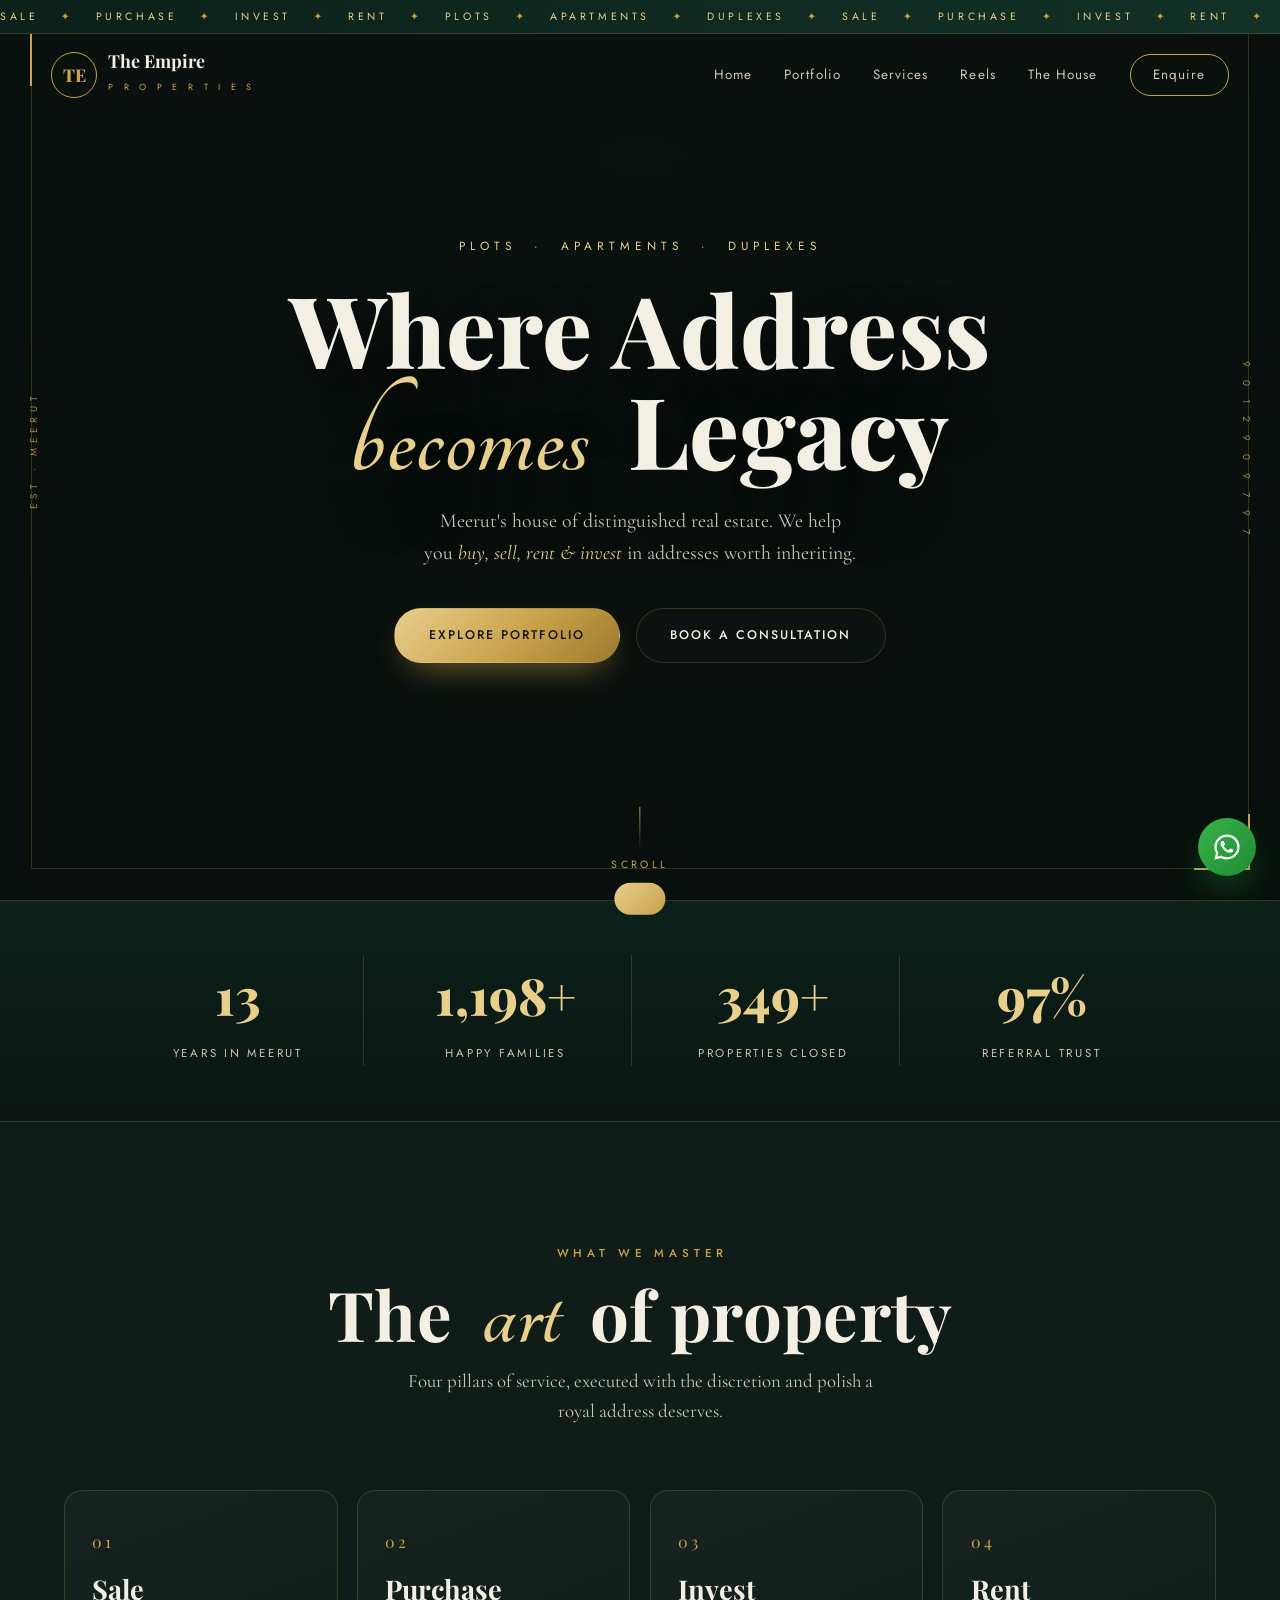
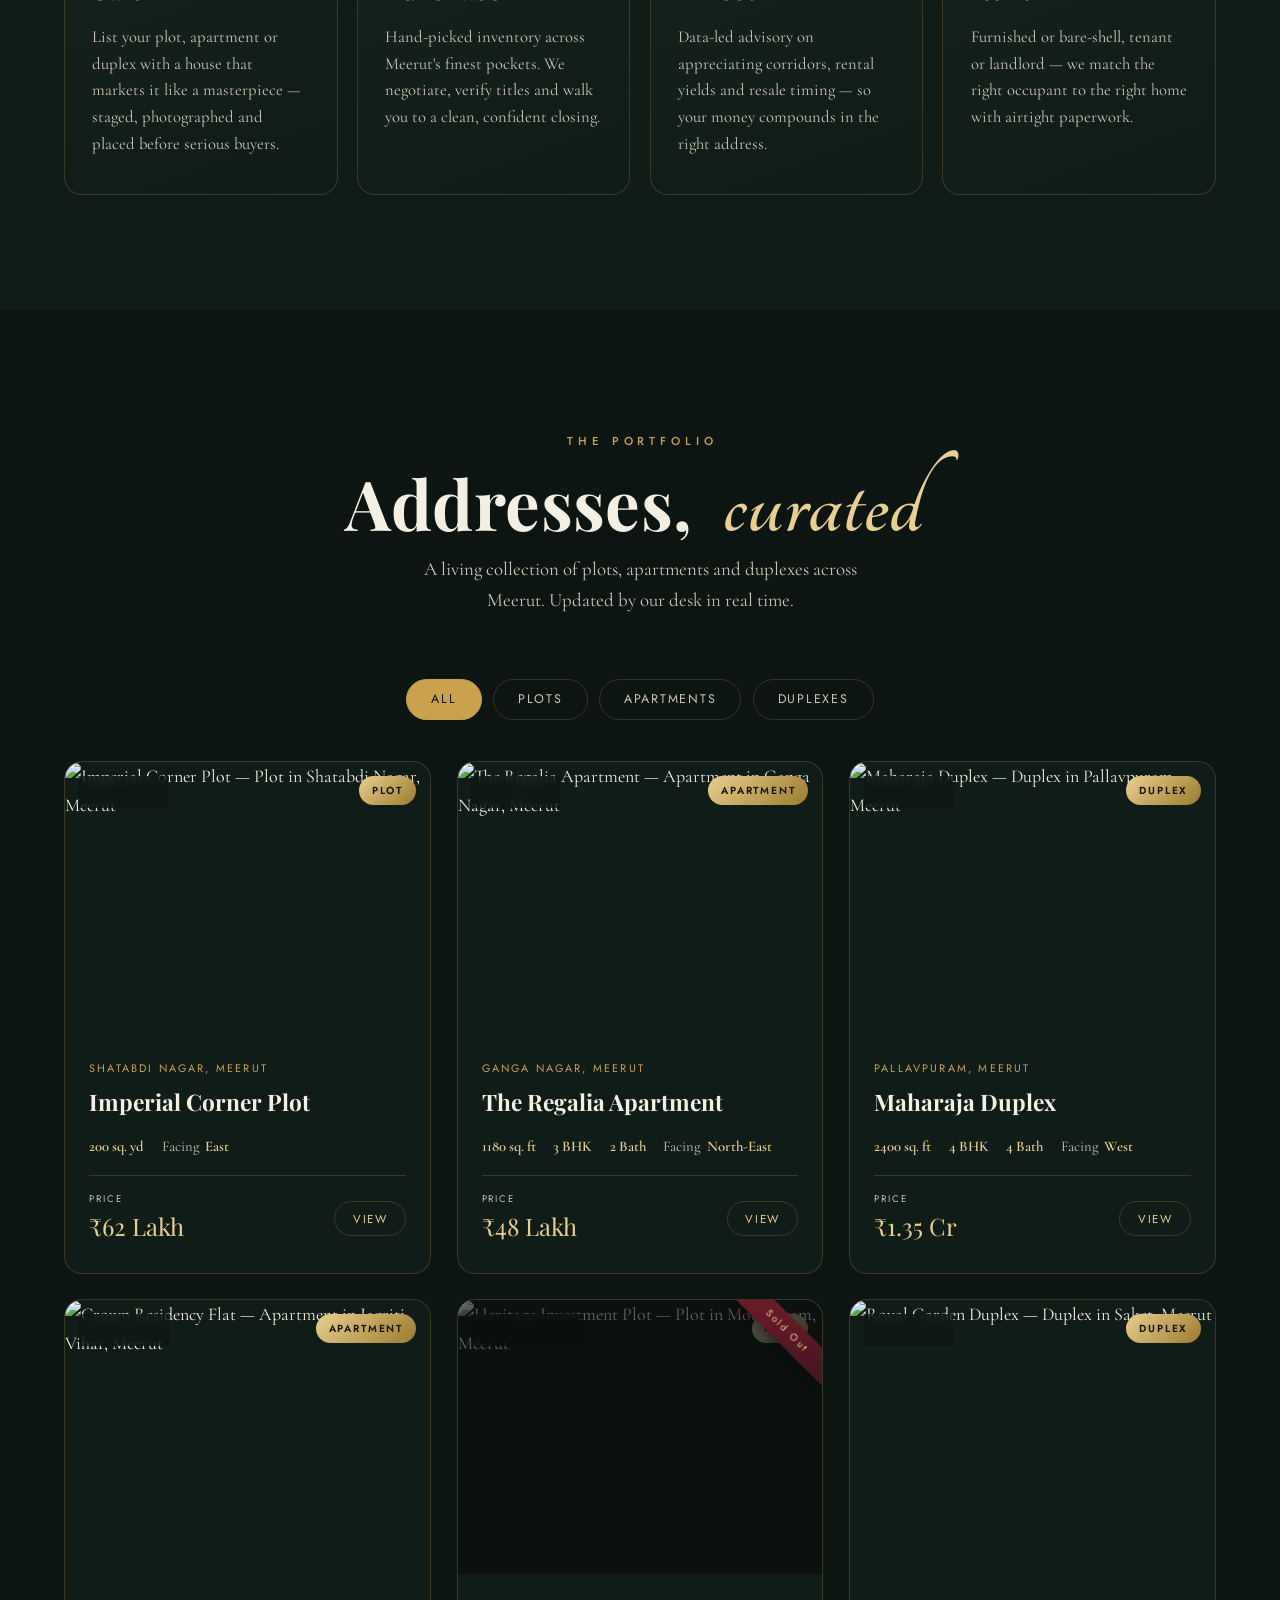
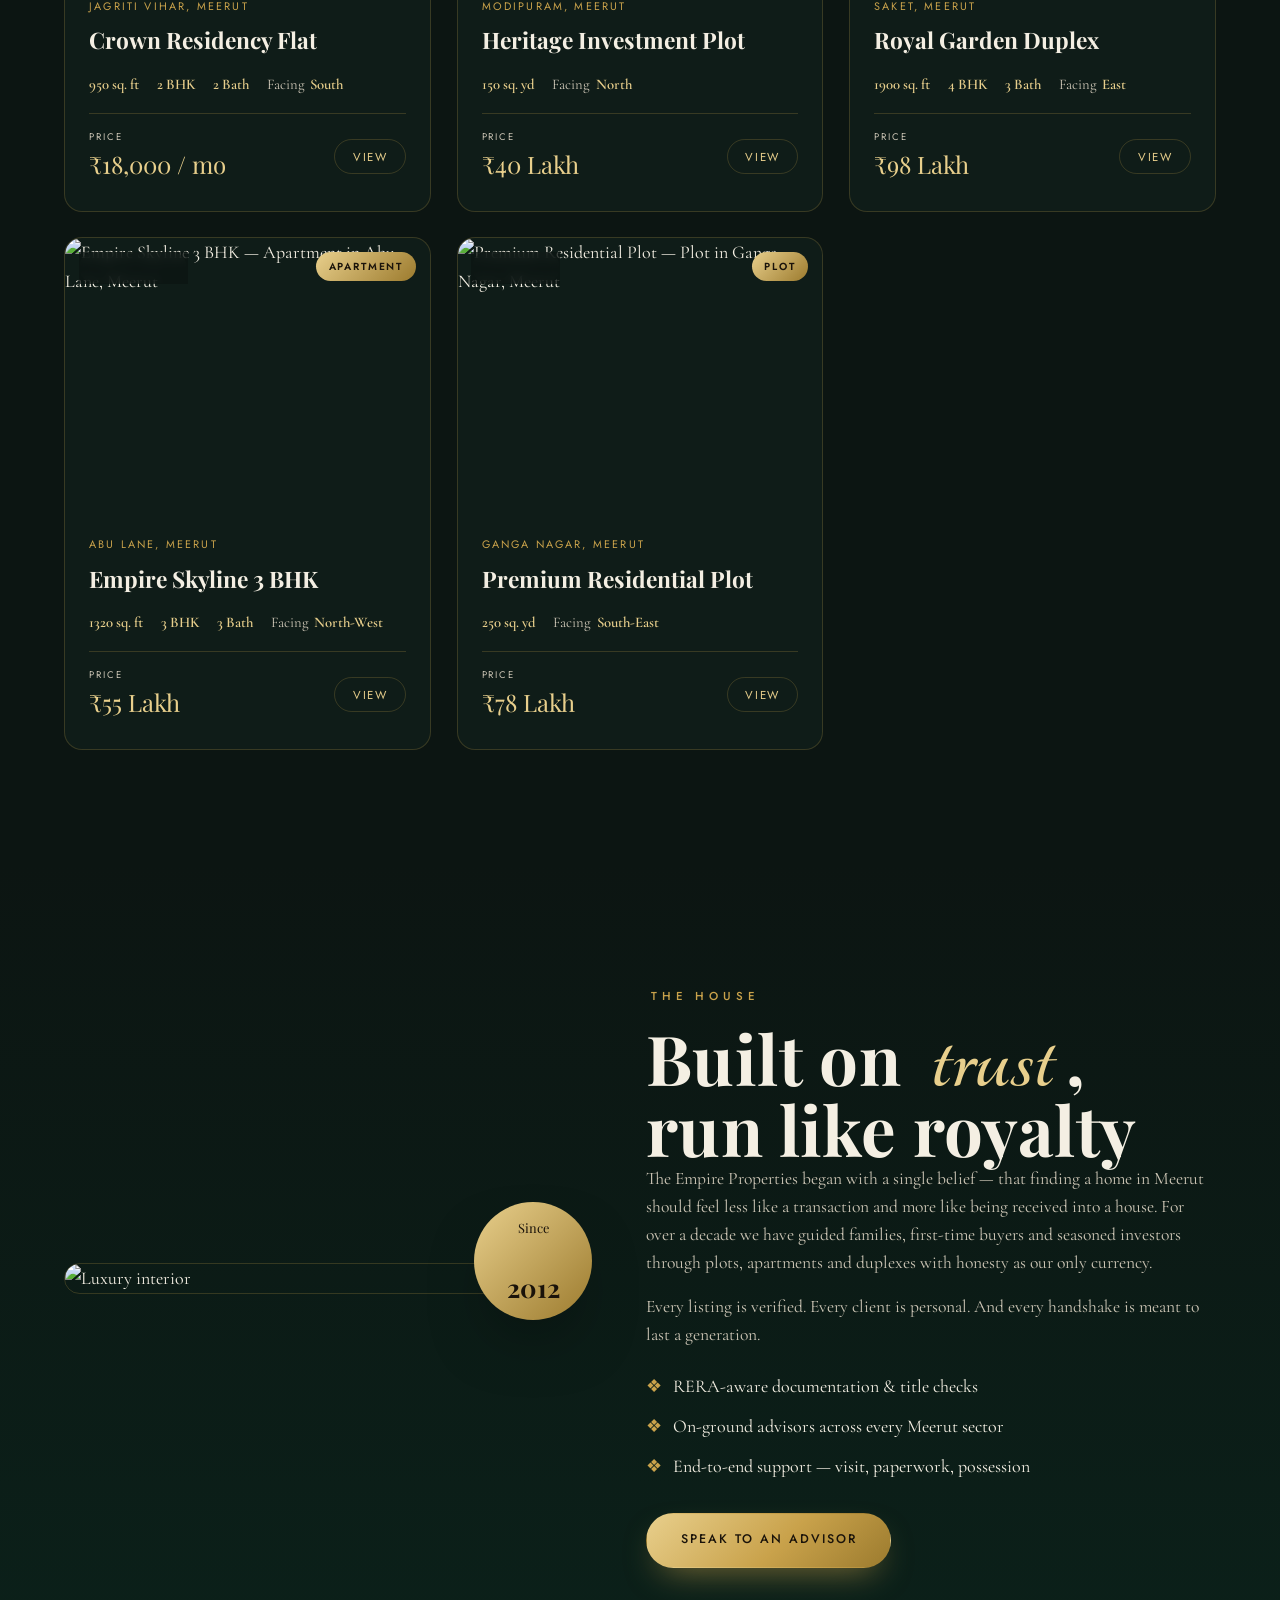
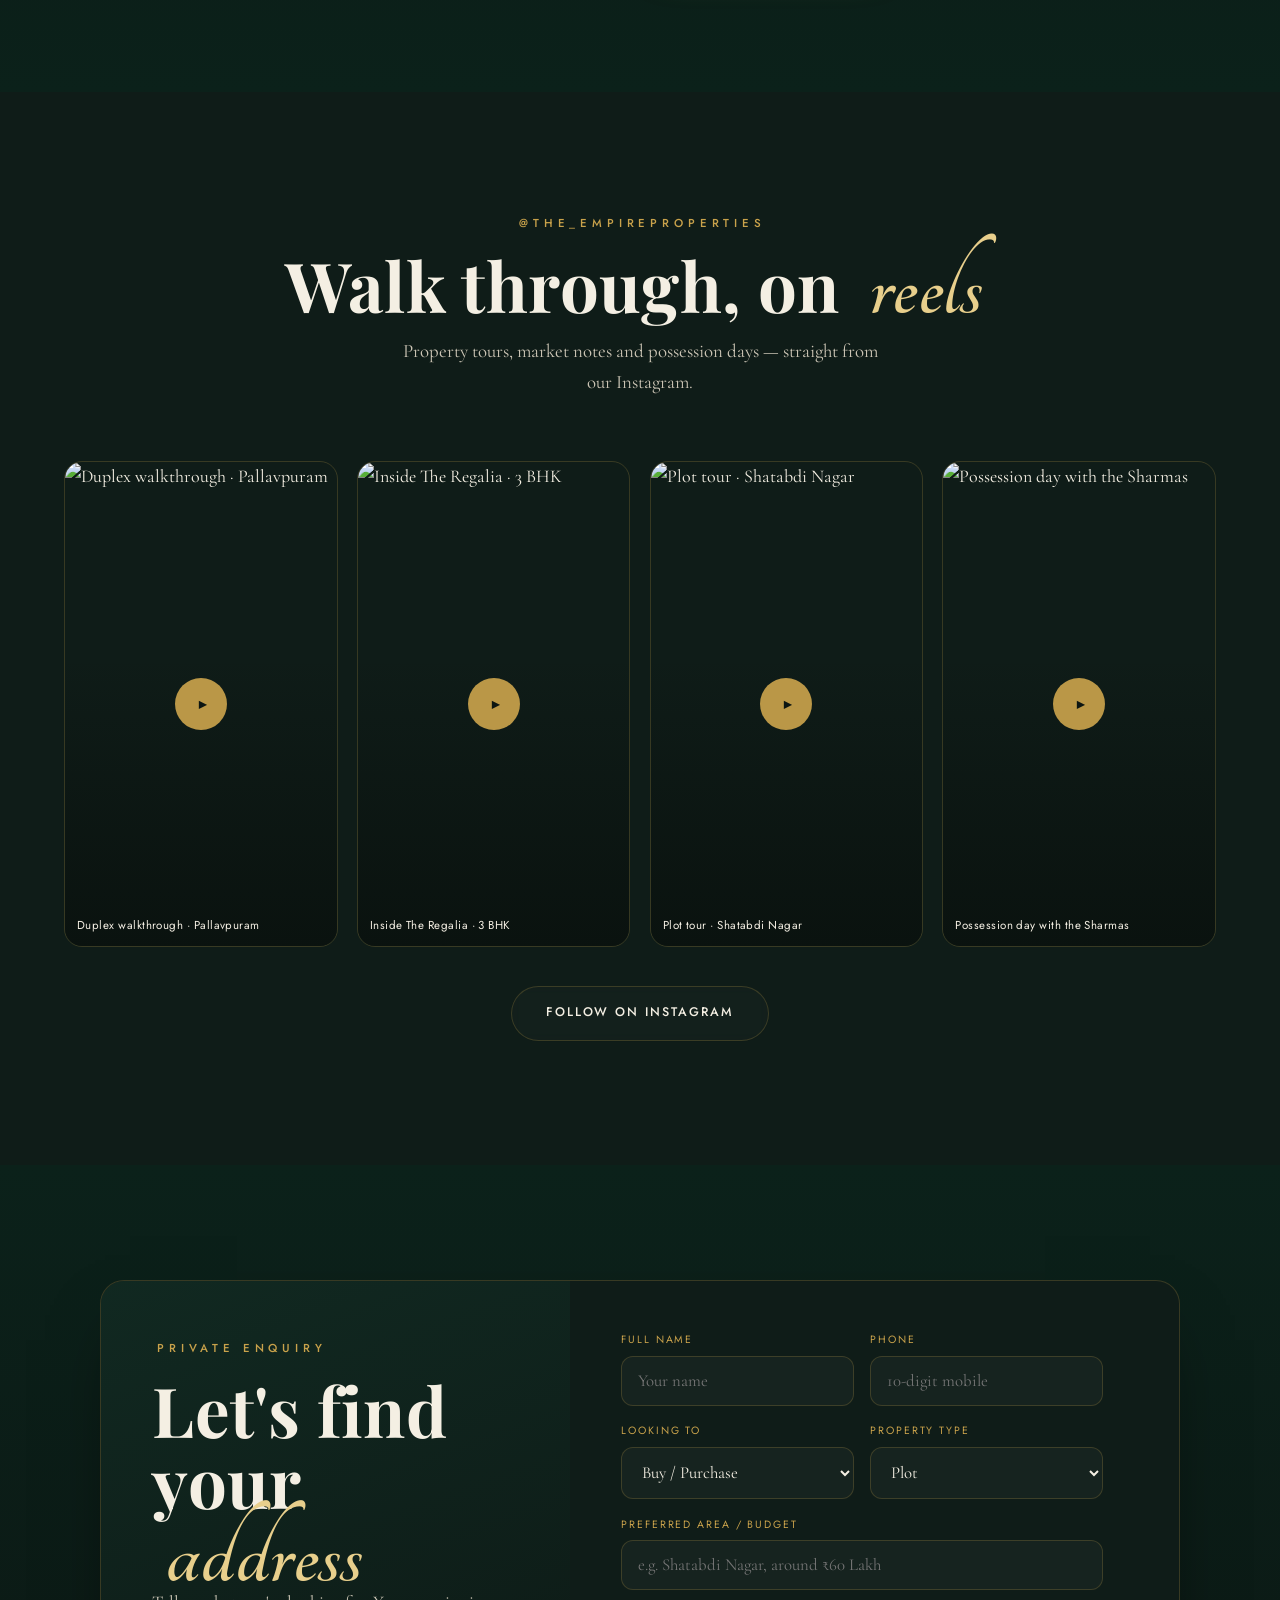
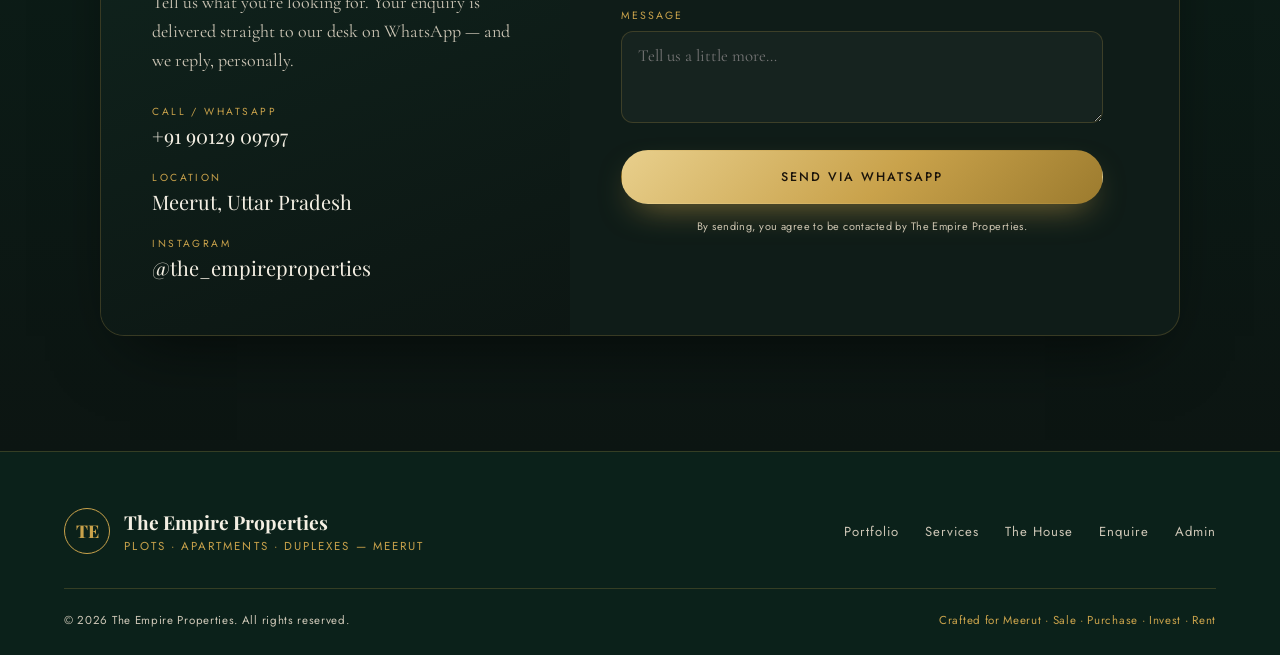
==== index.html @ 598a24c1 "Initial commit: The Empire Properties — royal real estate website Lavish, mobile-responsive real est" ====
<!DOCTYPE html>
<html lang="en">
<head>
  <meta charset="UTF-8" />
  <meta name="viewport" content="width=device-width, initial-scale=1.0" />
  <meta name="theme-color" content="#0c1512" />

  <!-- ============ PRIMARY SEO ============ -->
  <title>The Empire Properties Meerut | Plots, Apartments & Duplexes for Sale, Rent & Investment</title>
  <meta name="description" content="The Empire Properties — Meerut's trusted name in real estate. Buy, sell, rent or invest in premium plots, apartments and duplexes. Talk to our advisors today on WhatsApp." />
  <meta name="keywords" content="real estate Meerut, plots in Meerut, apartments in Meerut, duplex in Meerut, property for sale Meerut, property for rent Meerut, real estate investment Meerut, The Empire Properties, buy plot Meerut, flats Meerut, Shatabdi Nagar, Modipuram, Pallavpuram property" />
  <meta name="author" content="The Empire Properties" />
  <meta name="robots" content="index, follow, max-image-preview:large" />
  <link rel="canonical" href="https://theempireproperties.in/" />

  <!-- ============ OPEN GRAPH / SOCIAL ============ -->
  <meta property="og:type" content="website" />
  <meta property="og:site_name" content="The Empire Properties" />
  <meta property="og:title" content="The Empire Properties Meerut | Plots, Apartments & Duplexes" />
  <meta property="og:description" content="Meerut's most trusted real estate house. Sale · Purchase · Invest · Rent. Premium plots, apartments and duplexes." />
  <meta property="og:url" content="https://theempireproperties.in/" />
  <meta property="og:image" content="https://images.unsplash.com/photo-1600596542815-ffad4c1539a9?auto=format&fit=crop&w=1200&q=80" />
  <meta property="og:locale" content="en_IN" />
  <meta name="twitter:card" content="summary_large_image" />
  <meta name="twitter:title" content="The Empire Properties Meerut" />
  <meta name="twitter:description" content="Plots · Apartments · Duplexes — Sale, Purchase, Invest & Rent in Meerut." />
  <meta name="twitter:image" content="https://images.unsplash.com/photo-1600596542815-ffad4c1539a9?auto=format&fit=crop&w=1200&q=80" />

  <meta name="geo.region" content="IN-UP" />
  <meta name="geo.placename" content="Meerut" />

  <!-- ============ FONTS ============ -->
  <link rel="preconnect" href="https://fonts.googleapis.com" />
  <link rel="preconnect" href="https://fonts.gstatic.com" crossorigin />
  <link href="https://fonts.googleapis.com/css2?family=Cormorant+Garamond:ital,wght@0,400;0,500;0,600;1,400&family=Playfair+Display:wght@500;600;700;800;900&family=Tangerine:wght@400;700&family=Jost:wght@300;400;500;600&display=swap" rel="stylesheet" />

  <link rel="stylesheet" href="css/styles.css" />

  <!-- ============ STRUCTURED DATA (JSON-LD) ============ -->
  <script type="application/ld+json">
  {
    "@context": "https://schema.org",
    "@type": "RealEstateAgent",
    "name": "The Empire Properties",
    "description": "Premium real estate consultancy in Meerut dealing in plots, apartments and duplexes for sale, purchase, rent and investment.",
    "url": "https://theempireproperties.in/",
    "telephone": "+91-9012909797",
    "areaServed": "Meerut, Uttar Pradesh, India",
    "priceRange": "₹₹₹",
    "address": {
      "@type": "PostalAddress",
      "addressLocality": "Meerut",
      "addressRegion": "Uttar Pradesh",
      "addressCountry": "IN"
    },
    "sameAs": [
      "https://instagram.com/the_empireproperties",
      "https://wa.me/919012909797"
    ]
  }
  </script>

  <!-- ============ ANALYTICS / TRACKING (replace placeholder IDs) ============ -->
  <!-- Google Analytics 4 -->
  <script async src="https://www.googletagmanager.com/gtag/js?id=G-XXXXXXXXXX"></script>
  <script>
    window.dataLayer = window.dataLayer || [];
    function gtag(){dataLayer.push(arguments);}
    gtag('js', new Date());
    gtag('config', 'G-XXXXXXXXXX', { anonymize_ip: true });
    // Custom event helper used across the site
    window.trackEvent = function (name, params) {
      try { gtag('event', name, params || {}); } catch (e) {}
      try { if (window.fbq) fbq('trackCustom', name, params || {}); } catch (e) {}
      console.log('[track]', name, params || {});
    };
  </script>
  <!-- Meta Pixel -->
  <script>
    !function(f,b,e,v,n,t,s){if(f.fbq)return;n=f.fbq=function(){n.callMethod?
    n.callMethod.apply(n,arguments):n.queue.push(arguments)};if(!f._fbq)f._fbq=n;
    n.push=n;n.loaded=!0;n.version='2.0';n.queue=[];t=b.createElement(e);t.async=!0;
    t.src=v;s=b.getElementsByTagName(e)[0];s.parentNode.insertBefore(t,s)}(window,
    document,'script','https://connect.facebook.net/en_US/fbevents.js');
    fbq('init', 'YOUR_PIXEL_ID');
    fbq('track', 'PageView');
  </script>
</head>

<body>
  <!-- ====================== PRELOADER ====================== -->
  <div class="preloader" id="preloader">
    <div class="preloader__mark">
      <span class="preloader__mono">TE</span>
      <span class="preloader__name">The Empire</span>
    </div>
  </div>

  <!-- ====================== TOP MARQUEE ====================== -->
  <div class="ticker" aria-hidden="true">
    <div class="ticker__track">
      <span>Sale</span><i>✦</i><span>Purchase</span><i>✦</i><span>Invest</span><i>✦</i><span>Rent</span><i>✦</i>
      <span>Plots</span><i>✦</i><span>Apartments</span><i>✦</i><span>Duplexes</span><i>✦</i>
      <span>Sale</span><i>✦</i><span>Purchase</span><i>✦</i><span>Invest</span><i>✦</i><span>Rent</span><i>✦</i>
      <span>Plots</span><i>✦</i><span>Apartments</span><i>✦</i><span>Duplexes</span><i>✦</i>
    </div>
  </div>

  <!-- ====================== NAVBAR ====================== -->
  <header class="nav" id="nav">
    <a href="#home" class="brand" aria-label="The Empire Properties home">
      <span class="brand__mono">TE</span>
      <span class="brand__txt">
        <strong>The Empire</strong>
        <small>P R O P E R T I E S</small>
      </span>
    </a>

    <nav class="nav__links" id="navLinks">
      <a href="#home">Home</a>
      <a href="#properties">Portfolio</a>
      <a href="#services">Services</a>
      <a href="#reels">Reels</a>
      <a href="#about">The House</a>
      <a href="#enquiry" class="nav__cta">Enquire</a>
    </nav>

    <button class="nav__burger" id="burger" aria-label="Open menu">
      <span></span><span></span><span></span>
    </button>
  </header>

  <!-- ====================== HERO (VIDEO BG) ====================== -->
  <section class="hero" id="home">
    <div class="hero__media">
      <video class="hero__video" autoplay muted loop playsinline
        poster="https://images.unsplash.com/photo-1600585154340-be6161a56a0c?auto=format&fit=crop&w=1600&q=80">
        <source src="https://assets.mixkit.co/videos/preview/mixkit-modern-house-with-a-pool-and-a-garden-44637-large.mp4" type="video/mp4" />
      </video>
      <div class="hero__veil"></div>
    </div>

    <div class="hero__frame"></div>
    <span class="hero__side hero__side--l">EST · MEERUT</span>
    <span class="hero__side hero__side--r">9 0 1 2 9 0 9 7 9 7</span>

    <div class="hero__inner reveal">
      <p class="hero__eyebrow">Plots &nbsp;·&nbsp; Apartments &nbsp;·&nbsp; Duplexes</p>
      <h1 class="hero__title">
        Where Address
        <span class="cursive">becomes</span>
        Legacy
      </h1>
      <p class="hero__sub">
        Meerut's house of distinguished real estate. We help you
        <em>buy, sell, rent &amp; invest</em> in addresses worth inheriting.
      </p>
      <div class="hero__actions">
        <a href="#properties" class="btn btn--gold" data-track="hero_explore">Explore Portfolio</a>
        <a href="#enquiry" class="btn btn--ghost" data-track="hero_enquire">Book a Consultation</a>
      </div>
    </div>

    <a href="#counts" class="hero__scroll" aria-label="Scroll down">
      <span></span> Scroll
    </a>
  </section>

  <!-- ====================== COUNTERS ====================== -->
  <section class="counts" id="counts">
    <div class="counts__grid">
      <div class="count reveal"><b class="count__n" data-to="14">0</b><span>Years in Meerut</span></div>
      <div class="count reveal"><b class="count__n" data-to="1200" data-suffix="+">0</b><span>Happy Families</span></div>
      <div class="count reveal"><b class="count__n" data-to="350" data-suffix="+">0</b><span>Properties Closed</span></div>
      <div class="count reveal"><b class="count__n" data-to="98" data-suffix="%">0</b><span>Referral Trust</span></div>
    </div>
  </section>

  <!-- ====================== SERVICES ====================== -->
  <section class="section services" id="services">
    <div class="section__head reveal">
      <span class="kicker">What we master</span>
      <h2 class="display">The <span class="cursive">art</span> of property</h2>
      <p class="lede">Four pillars of service, executed with the discretion and polish a royal address deserves.</p>
    </div>

    <div class="services__grid">
      <article class="svc reveal">
        <span class="svc__num">01</span>
        <h3>Sale</h3>
        <p>List your plot, apartment or duplex with a house that markets it like a masterpiece — staged, photographed and placed before serious buyers.</p>
      </article>
      <article class="svc reveal">
        <span class="svc__num">02</span>
        <h3>Purchase</h3>
        <p>Hand-picked inventory across Meerut's finest pockets. We negotiate, verify titles and walk you to a clean, confident closing.</p>
      </article>
      <article class="svc reveal">
        <span class="svc__num">03</span>
        <h3>Invest</h3>
        <p>Data-led advisory on appreciating corridors, rental yields and resale timing — so your money compounds in the right address.</p>
      </article>
      <article class="svc reveal">
        <span class="svc__num">04</span>
        <h3>Rent</h3>
        <p>Furnished or bare-shell, tenant or landlord — we match the right occupant to the right home with airtight paperwork.</p>
      </article>
    </div>
  </section>

  <!-- ====================== PORTFOLIO / PROPERTIES ====================== -->
  <section class="section portfolio" id="properties">
    <div class="parallax" data-speed="0.18" aria-hidden="true"
         style="background-image:url('https://images.unsplash.com/photo-1512917774080-9991f1c4c750?auto=format&fit=crop&w=1600&q=70')"></div>

    <div class="section__head reveal">
      <span class="kicker">The Portfolio</span>
      <h2 class="display">Addresses, <span class="cursive">curated</span></h2>
      <p class="lede">A living collection of plots, apartments and duplexes across Meerut. Updated by our desk in real time.</p>
    </div>

    <div class="filters reveal" id="filters">
      <button class="chip is-active" data-filter="all">All</button>
      <button class="chip" data-filter="Plot">Plots</button>
      <button class="chip" data-filter="Apartment">Apartments</button>
      <button class="chip" data-filter="Duplex">Duplexes</button>
    </div>

    <div class="grid" id="propGrid"><!-- cards injected by js --></div>
    <p class="grid__empty" id="gridEmpty" hidden>No properties in this category yet — please check back soon.</p>
  </section>

  <!-- ====================== ABOUT / THE HOUSE ====================== -->
  <section class="section about" id="about">
    <div class="about__art reveal">
      <img src="https://images.unsplash.com/photo-1600607687939-ce8a6c25118c?auto=format&fit=crop&w=900&q=80" alt="Luxury interior" />
      <span class="about__badge">Since<br><b>2012</b></span>
    </div>
    <div class="about__copy reveal">
      <span class="kicker">The House</span>
      <h2 class="display">Built on <span class="cursive">trust</span>, run like royalty</h2>
      <p>The Empire Properties began with a single belief — that finding a home in Meerut should feel less like a transaction and more like being received into a house. For over a decade we have guided families, first-time buyers and seasoned investors through plots, apartments and duplexes with honesty as our only currency.</p>
      <p>Every listing is verified. Every client is personal. And every handshake is meant to last a generation.</p>
      <ul class="about__points">
        <li>RERA-aware documentation &amp; title checks</li>
        <li>On-ground advisors across every Meerut sector</li>
        <li>End-to-end support — visit, paperwork, possession</li>
      </ul>
      <a href="#enquiry" class="btn btn--gold" data-track="about_enquire">Speak to an Advisor</a>
    </div>
  </section>

  <!-- ====================== INSTAGRAM REELS ====================== -->
  <section class="section reels" id="reels">
    <div class="section__head reveal">
      <span class="kicker">@the_empireproperties</span>
      <h2 class="display">Walk through, on <span class="cursive">reels</span></h2>
      <p class="lede">Property tours, market notes and possession days — straight from our Instagram.</p>
    </div>

    <div class="reels__row" id="reelsRow"><!-- reels injected by js --></div>

    <div class="reveal" style="text-align:center;margin-top:2.4rem">
      <a href="https://instagram.com/the_empireproperties" target="_blank" rel="noopener"
         class="btn btn--ghost" data-track="instagram_follow">Follow on Instagram</a>
    </div>
  </section>

  <!-- ====================== ENQUIRY ====================== -->
  <section class="section enquiry" id="enquiry">
    <div class="enquiry__panel reveal">
      <div class="enquiry__intro">
        <span class="kicker">Private Enquiry</span>
        <h2 class="display">Let's find your <span class="cursive">address</span></h2>
        <p>Tell us what you're looking for. Your enquiry is delivered straight to our desk on WhatsApp — and we reply, personally.</p>
        <ul class="enquiry__contact">
          <li><span>Call / WhatsApp</span><a href="tel:+919012909797">+91 90129 09797</a></li>
          <li><span>Location</span><a>Meerut, Uttar Pradesh</a></li>
          <li><span>Instagram</span><a href="https://instagram.com/the_empireproperties" target="_blank" rel="noopener">@the_empireproperties</a></li>
        </ul>
      </div>

      <form class="form" id="enquiryForm" novalidate>
        <div class="form__row">
          <label class="field">
            <span>Full Name</span>
            <input type="text" name="name" required placeholder="Your name" autocomplete="name" />
          </label>
          <label class="field">
            <span>Phone</span>
            <input type="tel" name="phone" required placeholder="10-digit mobile" pattern="[0-9+ ]{10,15}" autocomplete="tel" />
          </label>
        </div>

        <div class="form__row">
          <label class="field">
            <span>Looking to</span>
            <select name="intent">
              <option>Buy / Purchase</option>
              <option>Sell</option>
              <option>Rent</option>
              <option>Invest</option>
            </select>
          </label>
          <label class="field">
            <span>Property Type</span>
            <select name="type">
              <option>Plot</option>
              <option>Apartment</option>
              <option>Duplex</option>
            </select>
          </label>
        </div>

        <label class="field">
          <span>Preferred Area / Budget</span>
          <input type="text" name="area" placeholder="e.g. Shatabdi Nagar, around ₹60 Lakh" />
        </label>

        <label class="field">
          <span>Message</span>
          <textarea name="message" rows="3" placeholder="Tell us a little more…"></textarea>
        </label>

        <input type="hidden" name="property" id="enqProperty" />
        <button type="submit" class="btn btn--gold form__submit" data-track="enquiry_submit">
          Send via WhatsApp
        </button>
        <p class="form__note">By sending, you agree to be contacted by The Empire Properties.</p>
      </form>
    </div>
  </section>

  <!-- ====================== FOOTER ====================== -->
  <footer class="footer" id="contact">
    <div class="footer__top">
      <div class="footer__brand">
        <span class="brand__mono">TE</span>
        <div>
          <strong>The Empire Properties</strong>
          <p>Plots · Apartments · Duplexes — Meerut</p>
        </div>
      </div>
      <nav class="footer__nav">
        <a href="#properties">Portfolio</a>
        <a href="#services">Services</a>
        <a href="#about">The House</a>
        <a href="#enquiry">Enquire</a>
        <a href="admin.html">Admin</a>
      </nav>
    </div>
    <div class="footer__bar">
      <span>© <span id="yr"></span> The Empire Properties. All rights reserved.</span>
      <span class="footer__by">Crafted for Meerut · Sale · Purchase · Invest · Rent</span>
    </div>
  </footer>

  <!-- ====================== FLOATING WHATSAPP ====================== -->
  <a class="wa-float" href="https://wa.me/919012909797?text=Hello%20The%20Empire%20Properties%2C%20I%27d%20like%20to%20know%20more."
     target="_blank" rel="noopener" aria-label="Chat on WhatsApp" data-track="wa_float">
    <svg viewBox="0 0 32 32" width="26" height="26" fill="currentColor"><path d="M16 .5C7.4.5.5 7.4.5 16c0 2.8.7 5.4 2 7.7L.5 31.5l8-2.1c2.2 1.2 4.8 1.9 7.5 1.9 8.6 0 15.5-6.9 15.5-15.5S24.6.5 16 .5zm0 28.2c-2.4 0-4.7-.6-6.7-1.8l-.5-.3-4.8 1.3 1.3-4.6-.3-.5C3.9 20.8 3.3 18.4 3.3 16 3.3 9 9 3.3 16 3.3S28.7 9 28.7 16 23 28.7 16 28.7zm7.4-9.5c-.4-.2-2.4-1.2-2.7-1.3-.4-.1-.6-.2-.9.2-.3.4-1 1.3-1.3 1.6-.2.2-.5.3-.9.1-.4-.2-1.7-.6-3.2-2-1.2-1-2-2.4-2.2-2.8-.2-.4 0-.6.2-.8.2-.2.4-.5.6-.7.2-.2.2-.4.4-.6.1-.3.1-.5 0-.7-.1-.2-.9-2.2-1.3-3-.3-.8-.7-.7-.9-.7h-.8c-.3 0-.7.1-1 .5-.4.4-1.3 1.3-1.3 3.2s1.4 3.7 1.5 4c.2.2 2.7 4.2 6.6 5.9.9.4 1.6.6 2.2.8.9.3 1.7.2 2.4.1.7-.1 2.4-1 2.7-1.9.3-.9.3-1.7.2-1.9-.1-.1-.3-.2-.7-.4z"/></svg>
  </a>

  <!-- ====================== TOAST ====================== -->
  <div class="toast" id="toast" role="status" aria-live="polite"></div>

  <!-- ====================== PROPERTY MODAL ====================== -->
  <div class="modal" id="propModal" aria-hidden="true">
    <div class="modal__backdrop" data-close></div>
    <div class="modal__card" role="dialog" aria-modal="true">
      <button class="modal__x" data-close aria-label="Close">×</button>
      <div class="modal__body" id="modalBody"><!-- injected --></div>
    </div>
  </div>

  <script src="js/data.js"></script>
  <script src="js/main.js"></script>
</body>
</html>
---- css/styles.css ----
/* ============================================================
   THE EMPIRE PROPERTIES — Royal real-estate theme
   Palette: emerald-ink + antique gold + cream
   ============================================================ */
:root{
  --ink:#0c1512;          /* near-black emerald */
  --ink-2:#0f1c18;
  --emerald:#123127;
  --emerald-deep:#0b211a;
  --gold:#c9a24b;
  --gold-lite:#e8cf8c;
  --gold-deep:#9c7b2e;
  --cream:#f4efe3;
  --cream-dim:#cdc6b6;
  --line:rgba(201,162,75,.22);
  --radius:18px;
  --shadow:0 30px 70px -30px rgba(0,0,0,.7);
  --serif:"Cormorant Garamond",Georgia,serif;
  --display:"Playfair Display",Georgia,serif;
  --cursive:"Tangerine",cursive;
  --sans:"Jost",system-ui,sans-serif;
}

*{margin:0;padding:0;box-sizing:border-box}
html{scroll-behavior:smooth}
body{
  font-family:var(--serif);
  background:var(--ink);
  color:var(--cream);
  font-size:18px;
  line-height:1.6;
  overflow-x:hidden;
  -webkit-font-smoothing:antialiased;
}
img{max-width:100%;display:block}
a{color:inherit;text-decoration:none}
section{position:relative}

/* selection */
::selection{background:var(--gold);color:var(--ink)}

/* ---------- shared type ---------- */
.display{
  font-family:var(--display);
  font-weight:700;
  line-height:1.04;
  letter-spacing:.4px;
  font-size:clamp(2.1rem,5.4vw,4.3rem);
  color:var(--cream);
}
.cursive{
  font-family:var(--cursive);
  font-weight:700;
  color:var(--gold-lite);
  font-size:1.55em;
  line-height:.6;
  display:inline-block;
  padding:0 .12em;
}
.kicker{
  font-family:var(--sans);
  text-transform:uppercase;
  letter-spacing:.42em;
  font-size:.72rem;
  font-weight:500;
  color:var(--gold);
  display:inline-block;
  margin-bottom:1rem;
  padding-left:.42em;
}
.lede{
  color:var(--cream-dim);
  font-size:1.18rem;
  max-width:54ch;
  margin:1rem auto 0;
}

/* ---------- buttons ---------- */
.btn{
  font-family:var(--sans);
  font-weight:500;
  letter-spacing:.16em;
  text-transform:uppercase;
  font-size:.78rem;
  padding:1.05rem 2.1rem;
  border-radius:60px;
  display:inline-block;
  cursor:pointer;
  border:1px solid transparent;
  transition:.4s cubic-bezier(.22,1,.36,1);
  position:relative;
  overflow:hidden;
}
.btn--gold{
  background:linear-gradient(135deg,var(--gold-lite),var(--gold) 55%,var(--gold-deep));
  color:#1a130a;
  box-shadow:0 14px 34px -14px rgba(201,162,75,.7);
}
.btn--gold:hover{transform:translateY(-3px);box-shadow:0 22px 44px -16px rgba(201,162,75,.85)}
.btn--ghost{
  border-color:var(--line);
  color:var(--cream);
  background:rgba(255,255,255,.02);
  backdrop-filter:blur(4px);
}
.btn--ghost:hover{border-color:var(--gold);color:var(--gold-lite);transform:translateY(-3px)}

/* ============================================================
   PRELOADER
   ============================================================ */
.preloader{
  position:fixed;inset:0;z-index:1000;
  background:var(--ink);
  display:grid;place-items:center;
  transition:opacity .7s ease,visibility .7s;
}
.preloader.done{opacity:0;visibility:hidden}
.preloader__mark{text-align:center}
.preloader__mono{
  font-family:var(--display);font-weight:800;
  font-size:3.4rem;color:var(--gold);
  border:2px solid var(--gold);border-radius:50%;
  width:104px;height:104px;display:grid;place-items:center;margin:0 auto 1rem;
  animation:pulse 1.6s ease-in-out infinite;
}
.preloader__name{
  font-family:var(--cursive);font-size:2.4rem;color:var(--cream);
  letter-spacing:1px;
}
@keyframes pulse{0%,100%{box-shadow:0 0 0 0 rgba(201,162,75,.5)}50%{box-shadow:0 0 0 18px rgba(201,162,75,0)}}

/* ============================================================
   TICKER
   ============================================================ */
.ticker{
  background:linear-gradient(90deg,var(--emerald-deep),var(--emerald));
  border-bottom:1px solid var(--line);
  overflow:hidden;white-space:nowrap;
  position:fixed;top:0;left:0;right:0;z-index:60;height:34px;
}
.ticker__track{
  display:inline-flex;align-items:center;gap:1.4rem;
  font-family:var(--sans);text-transform:uppercase;letter-spacing:.34em;
  font-size:.66rem;color:var(--gold-lite);
  padding:9px 0;animation:slide 26s linear infinite;
}
.ticker__track i{color:var(--gold);font-style:normal}
@keyframes slide{to{transform:translateX(-50%)}}

/* ============================================================
   NAV
   ============================================================ */
.nav{
  position:fixed;top:34px;left:0;right:0;z-index:55;
  display:flex;align-items:center;justify-content:space-between;
  padding:1.1rem clamp(1.1rem,4vw,3.2rem);
  transition:.45s ease;
}
.nav.scrolled{
  background:rgba(10,18,15,.86);
  backdrop-filter:blur(14px);
  border-bottom:1px solid var(--line);
  top:0;
}
.brand{display:flex;align-items:center;gap:.7rem}
.brand__mono{
  font-family:var(--display);font-weight:800;color:var(--gold);
  border:1.5px solid var(--gold);border-radius:50%;
  width:46px;height:46px;display:grid;place-items:center;font-size:1.1rem;
  flex:none;
}
.brand__txt strong{font-family:var(--display);font-size:1.12rem;display:block;line-height:1;color:var(--cream)}
.brand__txt small{font-family:var(--sans);font-size:.56rem;letter-spacing:.42em;color:var(--gold)}
.nav__links{display:flex;align-items:center;gap:2rem}
.nav__links a{
  font-family:var(--sans);font-size:.84rem;letter-spacing:.08em;
  color:var(--cream-dim);position:relative;padding:.3rem 0;
}
.nav__links a:not(.nav__cta):after{
  content:"";position:absolute;left:0;bottom:-2px;height:1px;width:0;
  background:var(--gold);transition:.35s;
}
.nav__links a:not(.nav__cta):hover{color:var(--gold-lite)}
.nav__links a:not(.nav__cta):hover:after{width:100%}
.nav__cta{
  border:1px solid var(--gold);color:var(--gold-lite);
  padding:.55rem 1.4rem !important;border-radius:40px;
  transition:.35s;
}
.nav__cta:hover{background:var(--gold);color:var(--ink)}
.nav__burger{display:none;flex-direction:column;gap:5px;background:none;border:0;cursor:pointer;padding:6px}
.nav__burger span{width:26px;height:2px;background:var(--gold-lite);transition:.35s}

/* ============================================================
   HERO
   ============================================================ */
.hero{min-height:100vh;display:grid;place-items:center;text-align:center;overflow:hidden}
.hero__media{position:absolute;inset:0;z-index:-2}
.hero__video{width:100%;height:100%;object-fit:cover}
.hero__veil{
  position:absolute;inset:0;
  background:
    radial-gradient(120% 80% at 50% 18%,rgba(12,21,18,.25),rgba(8,15,12,.9) 78%),
    linear-gradient(to bottom,rgba(8,14,11,.55),rgba(8,14,11,.78));
}
.hero__frame{
  position:absolute;inset:clamp(14px,2.4vw,34px);z-index:1;pointer-events:none;
  border:1px solid var(--line);
}
.hero__frame:before,.hero__frame:after{
  content:"";position:absolute;width:54px;height:54px;border:2px solid var(--gold);
}
.hero__frame:before{top:-2px;left:-2px;border-right:0;border-bottom:0}
.hero__frame:after{bottom:-2px;right:-2px;border-left:0;border-top:0}
.hero__side{
  position:absolute;top:50%;font-family:var(--sans);font-size:.62rem;
  letter-spacing:.5em;color:var(--gold);writing-mode:vertical-rl;
  transform:translateY(-50%);z-index:2;opacity:.8;
}
.hero__side--l{left:clamp(8px,2vw,26px);transform:translateY(-50%) rotate(180deg)}
.hero__side--r{right:clamp(8px,2vw,26px)}
.hero__inner{position:relative;z-index:3;max-width:880px;padding:0 1.4rem}
.hero__eyebrow{
  font-family:var(--sans);text-transform:uppercase;letter-spacing:.42em;
  font-size:.74rem;color:var(--gold-lite);margin-bottom:1.4rem;
}
.hero__title{
  font-family:var(--display);font-weight:800;
  font-size:clamp(2.7rem,8vw,6.2rem);line-height:1.02;letter-spacing:.5px;
  text-shadow:0 30px 60px rgba(0,0,0,.55);
}
.hero__title .cursive{font-size:1.25em;color:var(--gold-lite)}
.hero__sub{margin:1.6rem auto 2.4rem;max-width:48ch;color:var(--cream-dim);font-size:1.24rem}
.hero__sub em{color:var(--gold-lite);font-style:italic}
.hero__actions{display:flex;gap:1rem;justify-content:center;flex-wrap:wrap}
.hero__scroll{
  position:absolute;bottom:26px;left:50%;transform:translateX(-50%);z-index:3;
  font-family:var(--sans);font-size:.66rem;letter-spacing:.32em;text-transform:uppercase;
  color:var(--gold);display:flex;flex-direction:column;align-items:center;gap:.5rem;
}
.hero__scroll span{width:1px;height:42px;background:linear-gradient(var(--gold),transparent);animation:drop 1.8s ease-in-out infinite}
@keyframes drop{0%{transform:scaleY(0);transform-origin:top}50%{transform:scaleY(1);transform-origin:top}50.1%{transform-origin:bottom}100%{transform:scaleY(0);transform-origin:bottom}}

/* ============================================================
   COUNTERS
   ============================================================ */
.counts{background:linear-gradient(180deg,var(--emerald-deep),var(--ink));border-block:1px solid var(--line)}
.counts__grid{
  max-width:1100px;margin:0 auto;display:grid;grid-template-columns:repeat(4,1fr);
  padding:3.4rem 1.4rem;gap:1rem;
}
.count{text-align:center;border-right:1px solid var(--line)}
.count:last-child{border-right:0}
.count__n{font-family:var(--display);font-weight:800;font-size:clamp(2.2rem,4vw,3.4rem);color:var(--gold-lite);display:block}
.count span{font-family:var(--sans);font-size:.72rem;letter-spacing:.24em;text-transform:uppercase;color:var(--cream-dim)}

/* ============================================================
   SECTION SHELL
   ============================================================ */
.section{padding:clamp(4.4rem,9vw,8rem) clamp(1.1rem,5vw,4rem);position:relative;overflow:hidden}
.section__head{text-align:center;max-width:760px;margin:0 auto clamp(2.6rem,5vw,4rem)}

/* parallax band */
.parallax{
  position:absolute;inset:-12% 0;z-index:0;background-size:cover;background-position:center;
  opacity:.10;filter:grayscale(.3);will-change:transform;
}
.section > *:not(.parallax){position:relative;z-index:1}

/* ============================================================
   SERVICES
   ============================================================ */
.services{background:var(--ink-2)}
.services__grid{display:grid;grid-template-columns:repeat(4,1fr);gap:1.2rem;max-width:1200px;margin:0 auto}
.svc{
  border:1px solid var(--line);border-radius:var(--radius);
  padding:2.3rem 1.7rem;background:linear-gradient(160deg,rgba(255,255,255,.03),transparent);
  transition:.45s cubic-bezier(.22,1,.36,1);position:relative;overflow:hidden;
}
.svc:before{content:"";position:absolute;inset:0;background:linear-gradient(160deg,rgba(201,162,75,.14),transparent 60%);opacity:0;transition:.45s}
.svc:hover{transform:translateY(-8px);border-color:var(--gold)}
.svc:hover:before{opacity:1}
.svc__num{font-family:var(--display);font-size:1rem;color:var(--gold);letter-spacing:.2em}
.svc h3{font-family:var(--display);font-size:1.7rem;margin:.7rem 0 .8rem;color:var(--cream)}
.svc p{color:var(--cream-dim);font-size:1.04rem}

/* ============================================================
   PORTFOLIO GRID
   ============================================================ */
.filters{display:flex;justify-content:center;gap:.7rem;flex-wrap:wrap;margin-bottom:2.6rem}
.chip{
  font-family:var(--sans);font-size:.78rem;letter-spacing:.14em;text-transform:uppercase;
  padding:.65rem 1.5rem;border-radius:40px;border:1px solid var(--line);
  background:transparent;color:var(--cream-dim);cursor:pointer;transition:.35s;
}
.chip.is-active,.chip:hover{background:var(--gold);color:var(--ink);border-color:var(--gold)}
.grid{
  display:grid;grid-template-columns:repeat(3,1fr);gap:1.6rem;
  max-width:1200px;margin:0 auto;
}
.grid__empty{text-align:center;color:var(--cream-dim);font-style:italic;margin-top:2rem}

.card{
  border:1px solid var(--line);border-radius:var(--radius);overflow:hidden;
  background:var(--ink-2);position:relative;
  transition:.5s cubic-bezier(.22,1,.36,1);
  display:flex;flex-direction:column;
}
.card:hover{transform:translateY(-10px);border-color:var(--gold);box-shadow:var(--shadow)}
.card__media{position:relative;aspect-ratio:4/3;overflow:hidden}
.card__media img{width:100%;height:100%;object-fit:cover;transition:1.1s cubic-bezier(.22,1,.36,1)}
.card:hover .card__media img{transform:scale(1.08)}
.card__tag{
  position:absolute;top:14px;left:14px;font-family:var(--sans);font-size:.64rem;
  letter-spacing:.18em;text-transform:uppercase;padding:.4rem .8rem;border-radius:30px;
  background:rgba(12,21,18,.78);color:var(--gold-lite);border:1px solid var(--line);backdrop-filter:blur(6px);
}
.card__type{
  position:absolute;top:14px;right:14px;font-family:var(--sans);font-size:.64rem;
  letter-spacing:.18em;text-transform:uppercase;padding:.4rem .8rem;border-radius:30px;
  background:linear-gradient(135deg,var(--gold-lite),var(--gold-deep));color:#1a130a;font-weight:600;
}
.card.is-sold .card__media:after{
  content:"SOLD";position:absolute;inset:0;display:grid;place-items:center;
  background:rgba(8,14,11,.62);color:var(--gold-lite);font-family:var(--display);
  font-size:2.3rem;letter-spacing:.4em;font-weight:800;backdrop-filter:grayscale(.6);
}
.card__ribbon{
  position:absolute;top:18px;right:-46px;transform:rotate(45deg);
  background:linear-gradient(135deg,#7a1f2b,#3d1420);color:var(--gold-lite);
  font-family:var(--sans);font-size:.62rem;letter-spacing:.24em;padding:.34rem 3.4rem;
  display:none;z-index:3;box-shadow:0 6px 16px rgba(0,0,0,.4);
}
.card.is-sold .card__ribbon{display:block}
.card__body{padding:1.5rem 1.5rem 1.7rem;display:flex;flex-direction:column;flex:1}
.card__loc{font-family:var(--sans);font-size:.68rem;letter-spacing:.2em;text-transform:uppercase;color:var(--gold)}
.card__title{font-family:var(--display);font-size:1.42rem;margin:.45rem 0 .2rem;color:var(--cream)}
.card__meta{display:flex;gap:1.1rem;flex-wrap:wrap;color:var(--cream-dim);font-size:.92rem;margin:.7rem 0 1rem}
.card__meta span{display:flex;align-items:center;gap:.35rem}
.card__meta b{color:var(--gold-lite);font-weight:600}
.card__foot{display:flex;align-items:center;justify-content:space-between;margin-top:auto;padding-top:1rem;border-top:1px solid var(--line)}
.card__price{font-family:var(--display);font-size:1.5rem;color:var(--gold-lite)}
.card__price small{font-family:var(--sans);font-size:.6rem;letter-spacing:.2em;color:var(--cream-dim);display:block;text-transform:uppercase}
.card__btn{
  font-family:var(--sans);font-size:.72rem;letter-spacing:.14em;text-transform:uppercase;
  color:var(--gold-lite);border:1px solid var(--line);border-radius:30px;padding:.55rem 1.1rem;
  cursor:pointer;background:none;transition:.35s;
}
.card__btn:hover{background:var(--gold);color:var(--ink);border-color:var(--gold)}

/* ============================================================
   ABOUT
   ============================================================ */
.about{
  display:grid;grid-template-columns:1fr 1.1fr;gap:clamp(2rem,5vw,5rem);align-items:center;
  background:linear-gradient(180deg,var(--ink),var(--emerald-deep));
}
.about__art{position:relative}
.about__art img{border-radius:var(--radius);border:1px solid var(--line)}
.about__badge{
  position:absolute;bottom:-26px;right:-10px;background:linear-gradient(135deg,var(--gold-lite),var(--gold-deep));
  color:#1a130a;font-family:var(--display);text-align:center;border-radius:50%;
  width:118px;height:118px;display:grid;place-items:center;line-height:1.1;
  box-shadow:var(--shadow);font-size:.8rem;
}
.about__badge b{font-size:1.6rem;display:block}
.about__copy p{color:var(--cream-dim);margin-bottom:1rem;font-size:1.1rem}
.about__points{list-style:none;margin:1.4rem 0 2rem;display:grid;gap:.7rem}
.about__points li{position:relative;padding-left:1.7rem;color:var(--cream)}
.about__points li:before{content:"❖";position:absolute;left:0;color:var(--gold)}

/* ============================================================
   REELS
   ============================================================ */
.reels{background:var(--ink-2)}
.reels__row{display:grid;grid-template-columns:repeat(4,1fr);gap:1.2rem;max-width:1200px;margin:0 auto}
.reel{
  position:relative;aspect-ratio:9/16;border-radius:var(--radius);overflow:hidden;
  border:1px solid var(--line);cursor:pointer;transition:.5s;
}
.reel:hover{transform:translateY(-8px) scale(1.01);border-color:var(--gold)}
.reel img{width:100%;height:100%;object-fit:cover;transition:1s}
.reel:hover img{transform:scale(1.08)}
.reel__play{
  position:absolute;inset:0;display:grid;place-items:center;
  background:linear-gradient(to top,rgba(8,14,11,.7),transparent 60%);
}
.reel__play b{
  width:52px;height:52px;border-radius:50%;background:rgba(201,162,75,.92);color:var(--ink);
  display:grid;place-items:center;font-size:1.1rem;padding-left:3px;
}
.reel__cap{position:absolute;left:12px;bottom:12px;right:12px;font-family:var(--sans);font-size:.72rem;color:var(--cream);letter-spacing:.04em}

/* ============================================================
   ENQUIRY
   ============================================================ */
.enquiry{background:linear-gradient(180deg,var(--emerald-deep),var(--ink))}
.enquiry__panel{
  max-width:1080px;margin:0 auto;display:grid;grid-template-columns:.95fr 1.05fr;
  border:1px solid var(--line);border-radius:calc(var(--radius) + 6px);overflow:hidden;
  box-shadow:var(--shadow);background:var(--ink-2);
}
.enquiry__intro{
  padding:clamp(2rem,4vw,3.4rem);
  background:
    linear-gradient(160deg,rgba(18,49,39,.6),rgba(12,21,18,.9)),
    url('https://images.unsplash.com/photo-1505691938895-1758d7feb511?auto=format&fit=crop&w=900&q=70') center/cover;
}
.enquiry__intro p{color:var(--cream-dim);margin-bottom:1.8rem}
.enquiry__contact{list-style:none;display:grid;gap:1.1rem}
.enquiry__contact li{display:flex;flex-direction:column}
.enquiry__contact span{font-family:var(--sans);font-size:.64rem;letter-spacing:.24em;text-transform:uppercase;color:var(--gold)}
.enquiry__contact a{font-family:var(--display);font-size:1.25rem;color:var(--cream)}
.form{padding:clamp(2rem,4vw,3.4rem)}
.form__row{display:grid;grid-template-columns:1fr 1fr;gap:1rem}
.field{display:flex;flex-direction:column;gap:.4rem;margin-bottom:1.1rem}
.field span{font-family:var(--sans);font-size:.66rem;letter-spacing:.18em;text-transform:uppercase;color:var(--gold)}
.field input,.field select,.field textarea{
  font-family:var(--serif);font-size:1.05rem;color:var(--cream);
  background:rgba(255,255,255,.03);border:1px solid var(--line);border-radius:12px;
  padding:.85rem 1rem;transition:.3s;resize:vertical;
}
.field input:focus,.field select:focus,.field textarea:focus{outline:none;border-color:var(--gold);background:rgba(201,162,75,.06)}
.field select option{background:var(--ink-2);color:var(--cream)}
.form__submit{width:100%;margin-top:.6rem}
.form__note{font-family:var(--sans);font-size:.68rem;color:var(--cream-dim);text-align:center;margin-top:.9rem;letter-spacing:.04em}

/* ============================================================
   FOOTER
   ============================================================ */
.footer{background:var(--emerald-deep);border-top:1px solid var(--line);padding:3.4rem clamp(1.1rem,5vw,4rem) 1.6rem}
.footer__top{max-width:1200px;margin:0 auto;display:flex;justify-content:space-between;align-items:center;flex-wrap:wrap;gap:1.6rem;padding-bottom:2rem;border-bottom:1px solid var(--line)}
.footer__brand{display:flex;align-items:center;gap:.9rem}
.footer__brand strong{font-family:var(--display);font-size:1.2rem;display:block;color:var(--cream)}
.footer__brand p{font-family:var(--sans);font-size:.72rem;letter-spacing:.18em;color:var(--gold);text-transform:uppercase}
.footer__nav{display:flex;gap:1.6rem;flex-wrap:wrap}
.footer__nav a{font-family:var(--sans);font-size:.82rem;letter-spacing:.08em;color:var(--cream-dim);transition:.3s}
.footer__nav a:hover{color:var(--gold-lite)}
.footer__bar{max-width:1200px;margin:1.4rem auto 0;display:flex;justify-content:space-between;flex-wrap:wrap;gap:.6rem;font-family:var(--sans);font-size:.72rem;color:var(--cream-dim);letter-spacing:.06em}
.footer__by{color:var(--gold)}

/* ============================================================
   FLOATING WHATSAPP
   ============================================================ */
.wa-float{
  position:fixed;bottom:24px;right:24px;z-index:70;
  width:58px;height:58px;border-radius:50%;display:grid;place-items:center;
  background:linear-gradient(135deg,#37b34a,#1f8c33);color:#fff;
  box-shadow:0 16px 36px -10px rgba(31,140,51,.7);
  animation:waPulse 2.4s ease-in-out infinite;transition:.35s;
}
.wa-float:hover{transform:scale(1.08)}
@keyframes waPulse{0%,100%{box-shadow:0 16px 36px -10px rgba(31,140,51,.7),0 0 0 0 rgba(55,179,74,.5)}50%{box-shadow:0 16px 36px -10px rgba(31,140,51,.7),0 0 0 14px rgba(55,179,74,0)}}

/* ============================================================
   TOAST
   ============================================================ */
.toast{
  position:fixed;bottom:30px;left:50%;transform:translate(-50%,140%);z-index:90;
  background:linear-gradient(135deg,var(--gold-lite),var(--gold));color:#1a130a;
  font-family:var(--sans);font-size:.86rem;letter-spacing:.04em;font-weight:500;
  padding:1rem 1.6rem;border-radius:50px;box-shadow:var(--shadow);
  transition:.5s cubic-bezier(.22,1,.36,1);max-width:90vw;text-align:center;
}
.toast.show{transform:translate(-50%,0)}

/* ============================================================
   MODAL
   ============================================================ */
.modal{position:fixed;inset:0;z-index:95;display:none;place-items:center;padding:1.2rem}
.modal.open{display:grid}
.modal__backdrop{position:absolute;inset:0;background:rgba(6,11,9,.8);backdrop-filter:blur(6px)}
.modal__card{
  position:relative;z-index:2;max-width:880px;width:100%;max-height:90vh;overflow:auto;
  background:var(--ink-2);border:1px solid var(--gold);border-radius:calc(var(--radius)+6px);
  box-shadow:var(--shadow);animation:rise .5s cubic-bezier(.22,1,.36,1);
}
@keyframes rise{from{opacity:0;transform:translateY(30px)}to{opacity:1;transform:none}}
.modal__x{
  position:absolute;top:14px;right:16px;z-index:3;background:rgba(12,21,18,.7);
  border:1px solid var(--line);color:var(--gold-lite);width:40px;height:40px;border-radius:50%;
  font-size:1.5rem;cursor:pointer;line-height:1;transition:.3s;
}
.modal__x:hover{background:var(--gold);color:var(--ink)}
.modal__hero{aspect-ratio:16/9;overflow:hidden}
.modal__hero img{width:100%;height:100%;object-fit:cover}
.modal__inner{padding:2rem clamp(1.4rem,3vw,2.6rem) 2.4rem}
.modal__inner h3{font-family:var(--display);font-size:2rem;color:var(--cream);margin-bottom:.3rem}
.modal__inner .card__loc{margin-bottom:1rem}
.modal__price{font-family:var(--display);font-size:2.1rem;color:var(--gold-lite);margin:1rem 0}
.modal__facts{display:grid;grid-template-columns:repeat(3,1fr);gap:1rem;margin:1.4rem 0;border-block:1px solid var(--line);padding:1.2rem 0}
.modal__facts div span{font-family:var(--sans);font-size:.62rem;letter-spacing:.18em;text-transform:uppercase;color:var(--gold);display:block}
.modal__facts div b{font-family:var(--display);font-size:1.2rem;color:var(--cream)}
.modal__desc{color:var(--cream-dim);margin-bottom:1.6rem}
.modal__actions{display:flex;gap:1rem;flex-wrap:wrap}

/* ============================================================
   REVEAL ANIMATION
   ============================================================ */
.reveal{opacity:0;transform:translateY(38px);transition:.9s cubic-bezier(.22,1,.36,1)}
.reveal.in{opacity:1;transform:none}

/* ============================================================
   RESPONSIVE
   ============================================================ */
@media(max-width:1024px){
  .services__grid,.reels__row{grid-template-columns:repeat(2,1fr)}
  .grid{grid-template-columns:repeat(2,1fr)}
  .counts__grid{grid-template-columns:repeat(2,1fr);gap:1.8rem 1rem}
  .count:nth-child(2){border-right:0}
  .about{grid-template-columns:1fr}
  .about__art{max-width:480px;margin:0 auto}
  .enquiry__panel{grid-template-columns:1fr}
}
@media(max-width:680px){
  body{font-size:17px}
  .nav__links{
    position:fixed;top:0;right:0;height:100vh;width:78%;max-width:330px;
    background:rgba(9,17,13,.97);backdrop-filter:blur(16px);
    flex-direction:column;justify-content:center;gap:2rem;
    transform:translateX(100%);transition:.5s cubic-bezier(.22,1,.36,1);
    border-left:1px solid var(--line);z-index:58;
  }
  .nav__links.open{transform:none}
  .nav__links a{font-size:1.2rem}
  .nav__burger{display:flex;z-index:59}
  .nav__burger.x span:nth-child(1){transform:translateY(7px) rotate(45deg)}
  .nav__burger.x span:nth-child(2){opacity:0}
  .nav__burger.x span:nth-child(3){transform:translateY(-7px) rotate(-45deg)}
  .services__grid,.reels__row,.grid{grid-template-columns:1fr}
  .form__row{grid-template-columns:1fr}
  .hero__side{display:none}
  .modal__facts{grid-template-columns:1fr 1fr}
  .footer__top{flex-direction:column;text-align:center}
  .count{border-right:0}
}

/* reduced motion */
@media(prefers-reduced-motion:reduce){
  *{animation:none!important;transition-duration:.01ms!important}
  .reveal{opacity:1;transform:none}
}
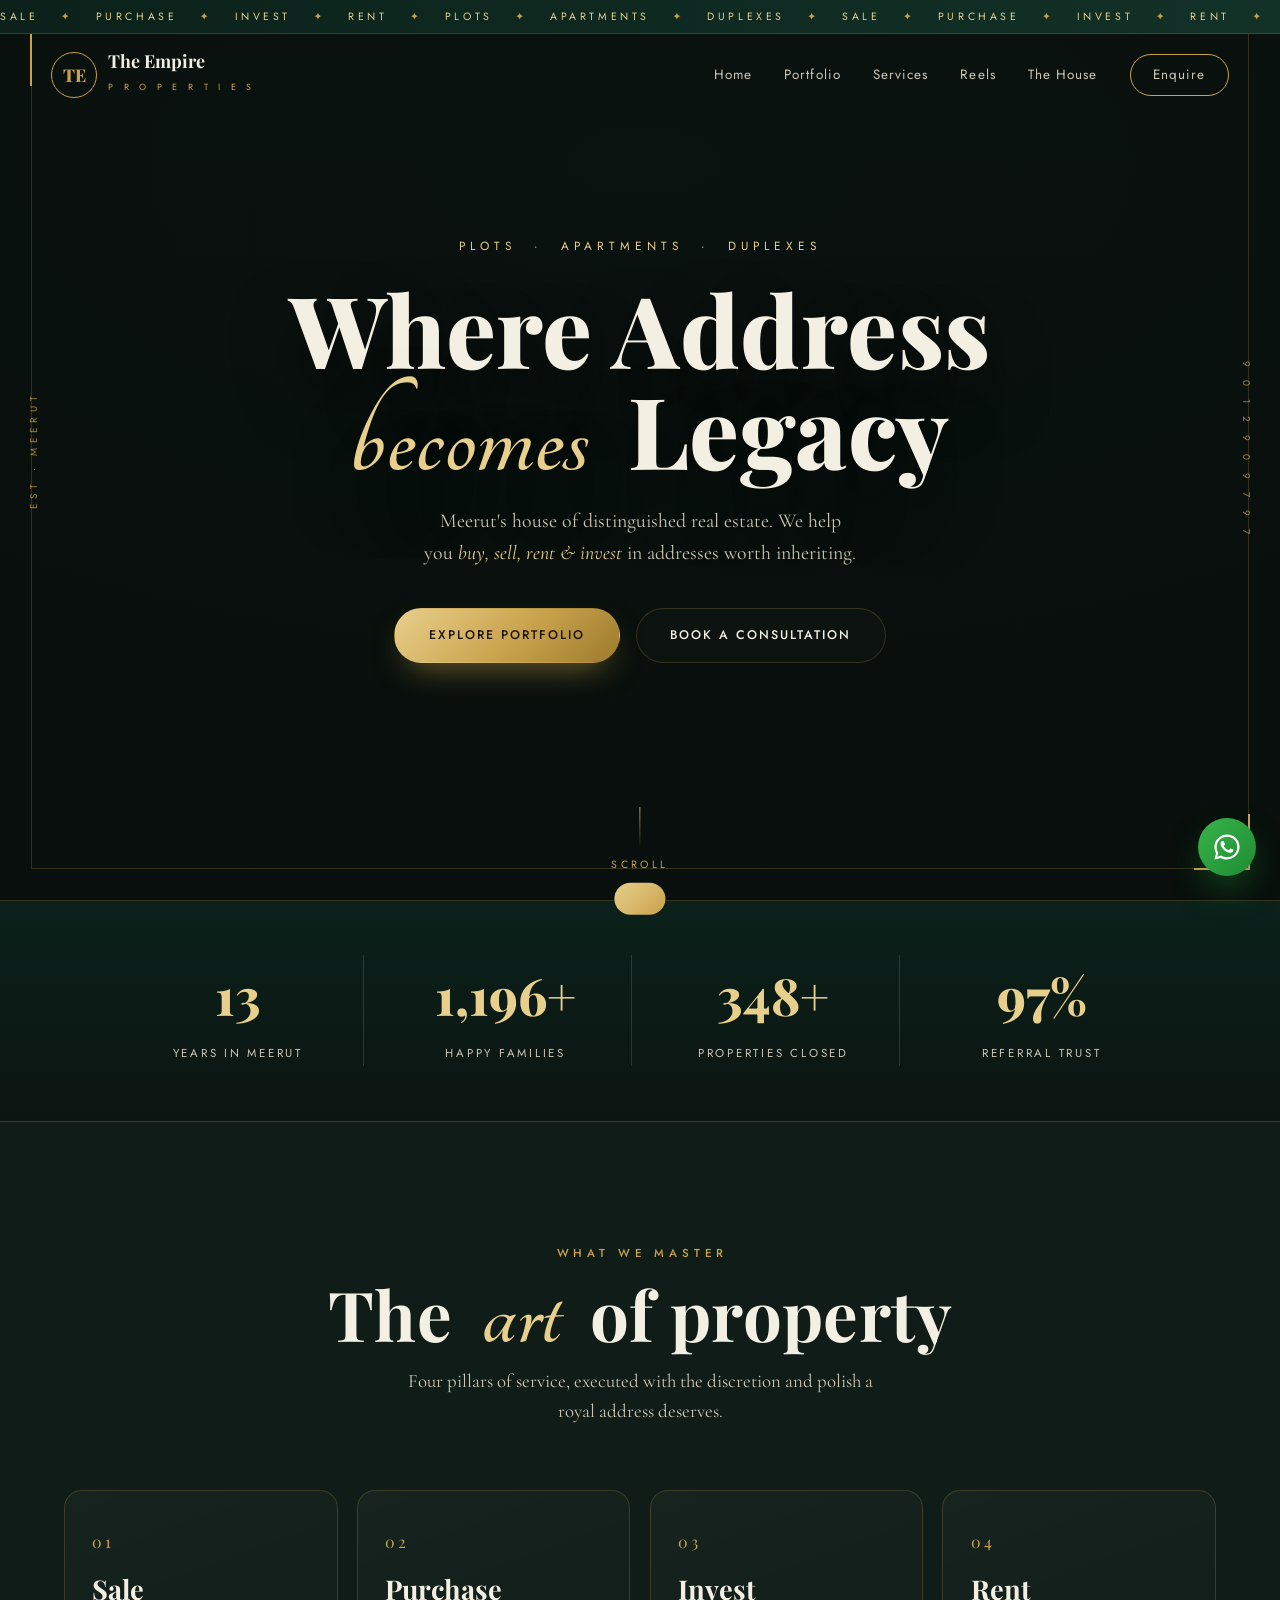
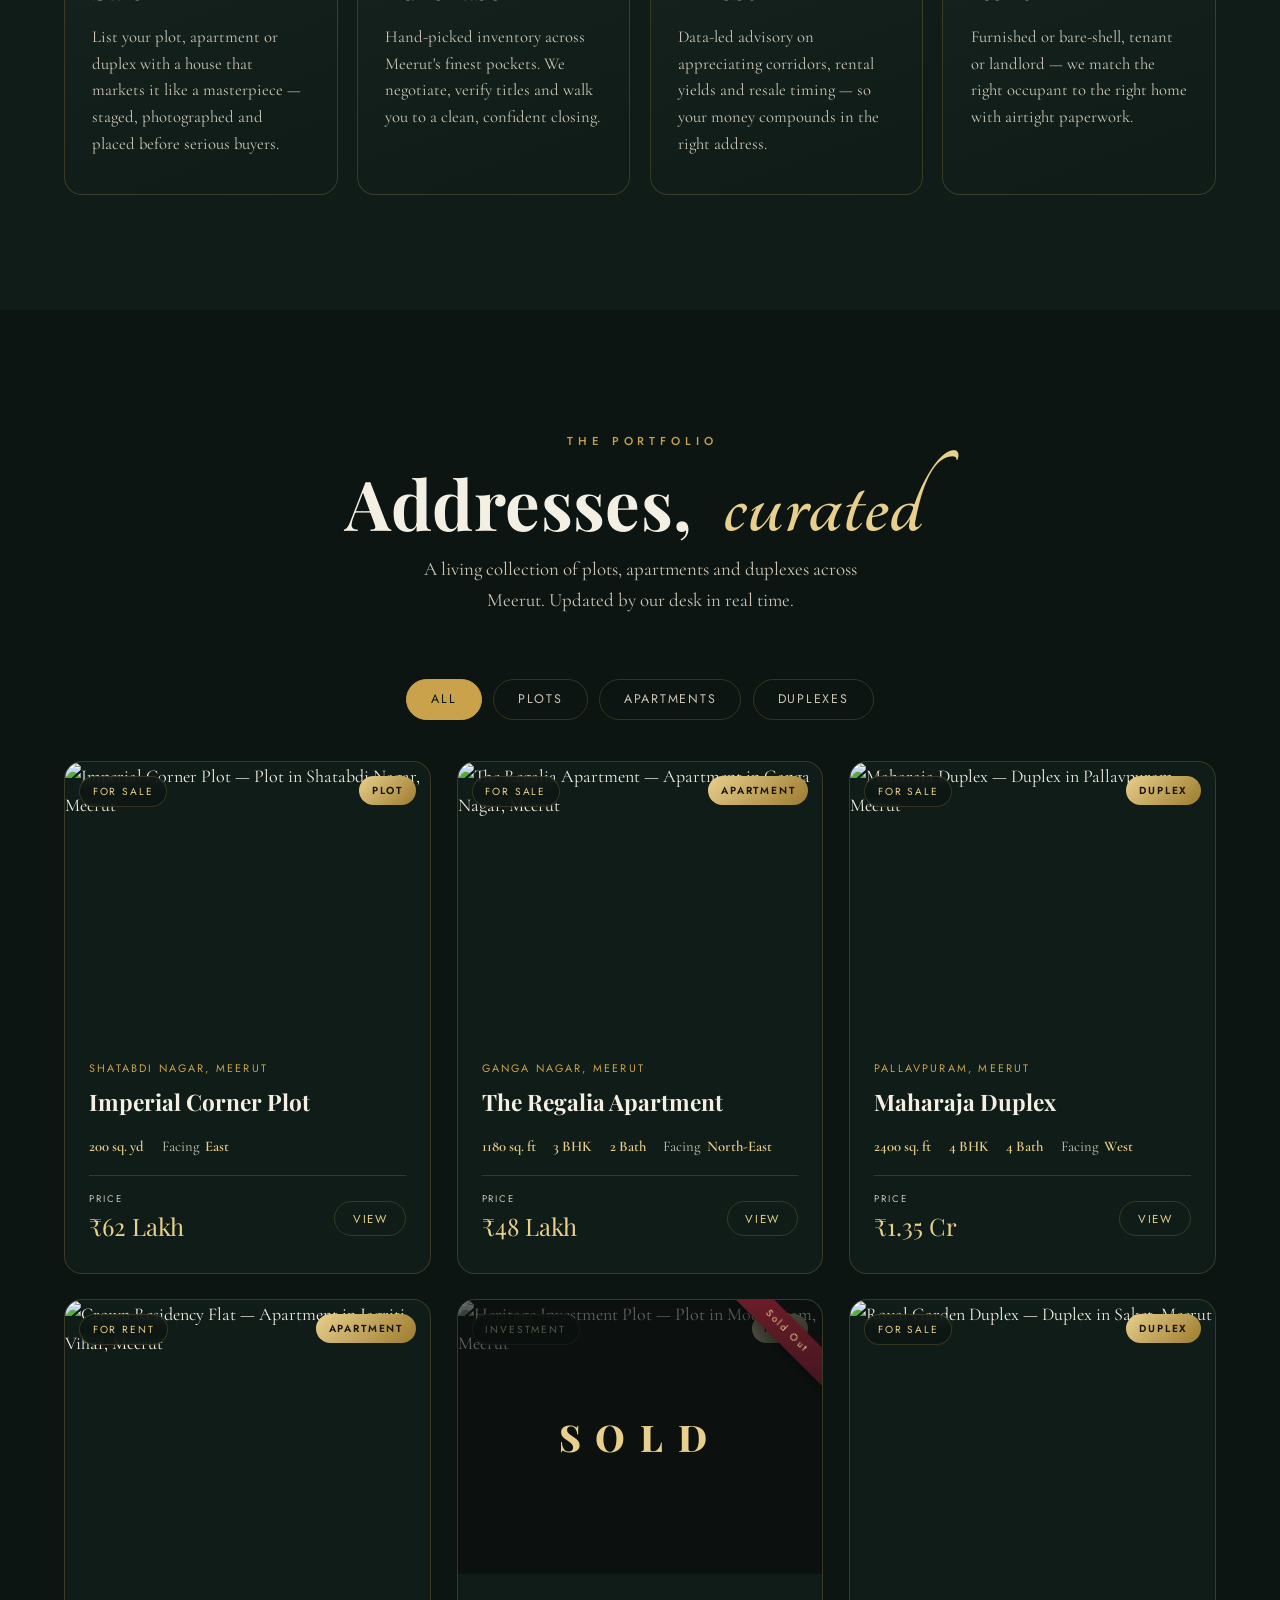
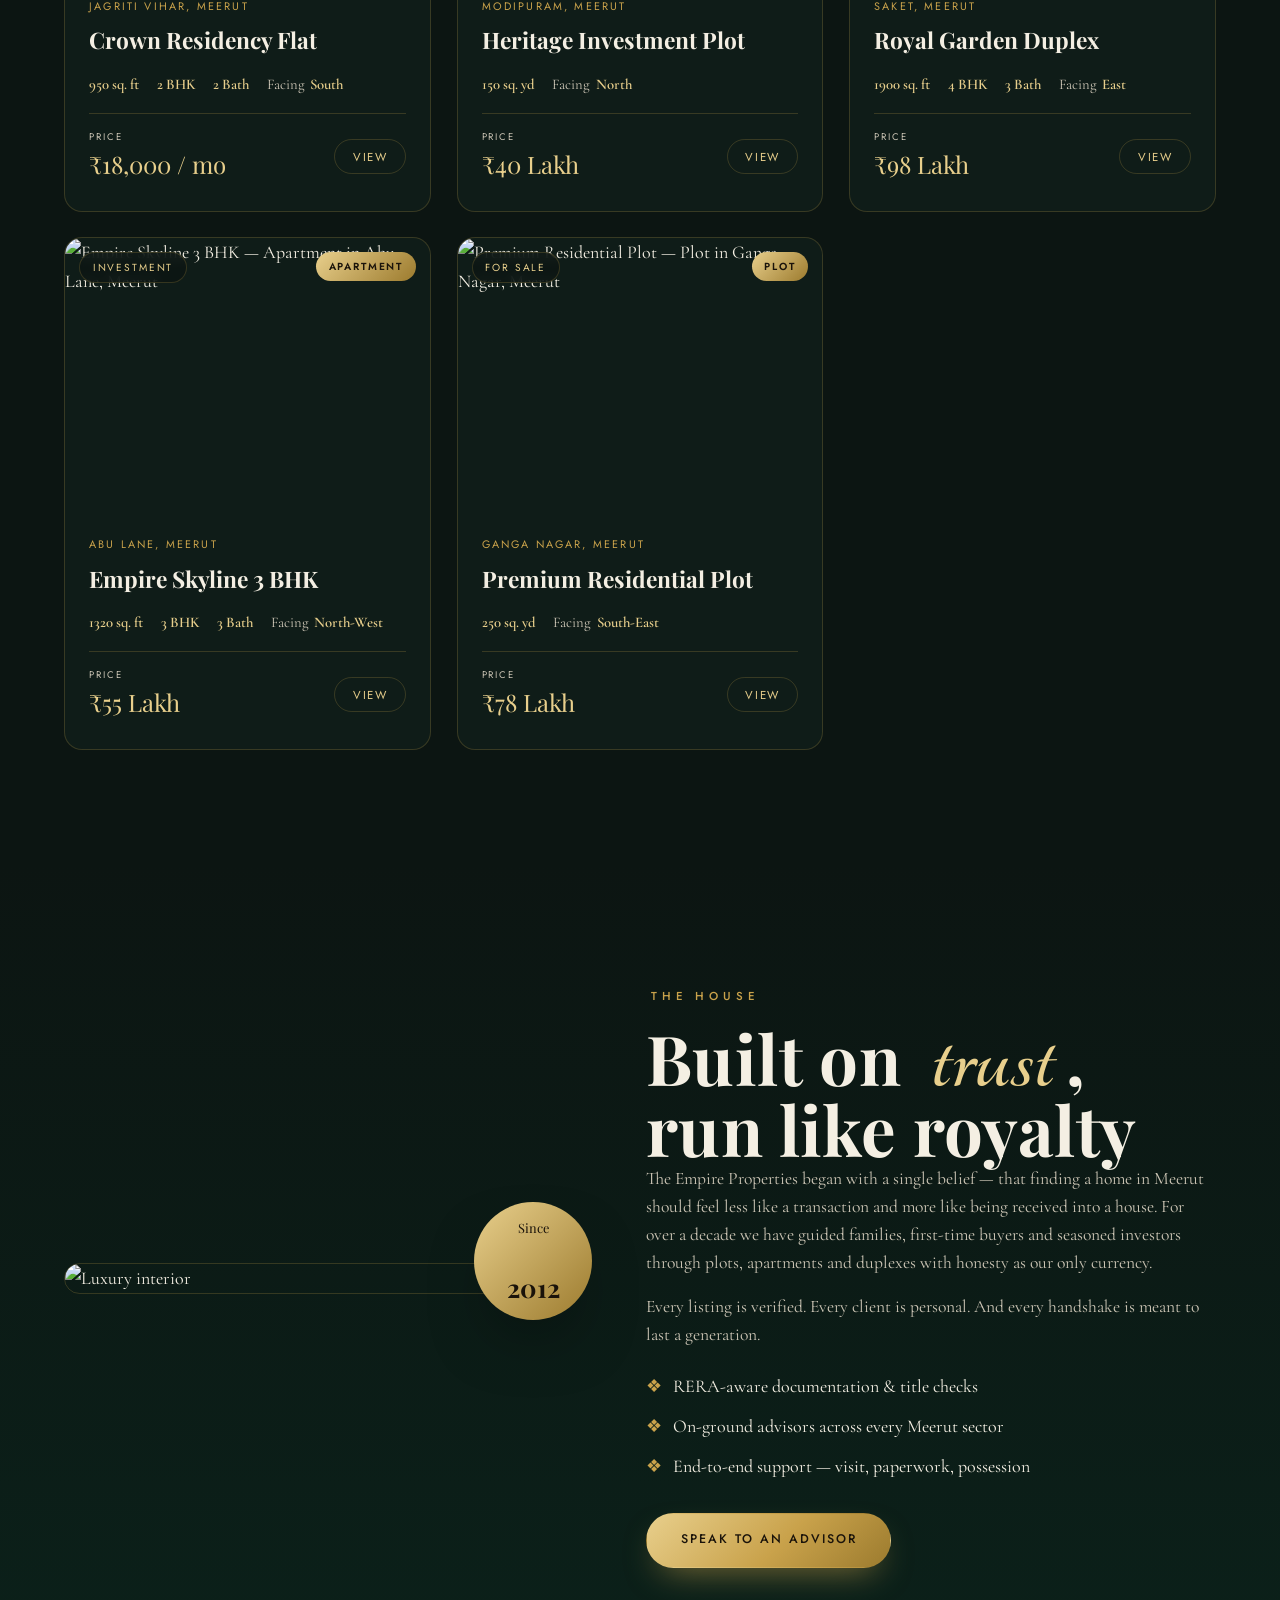
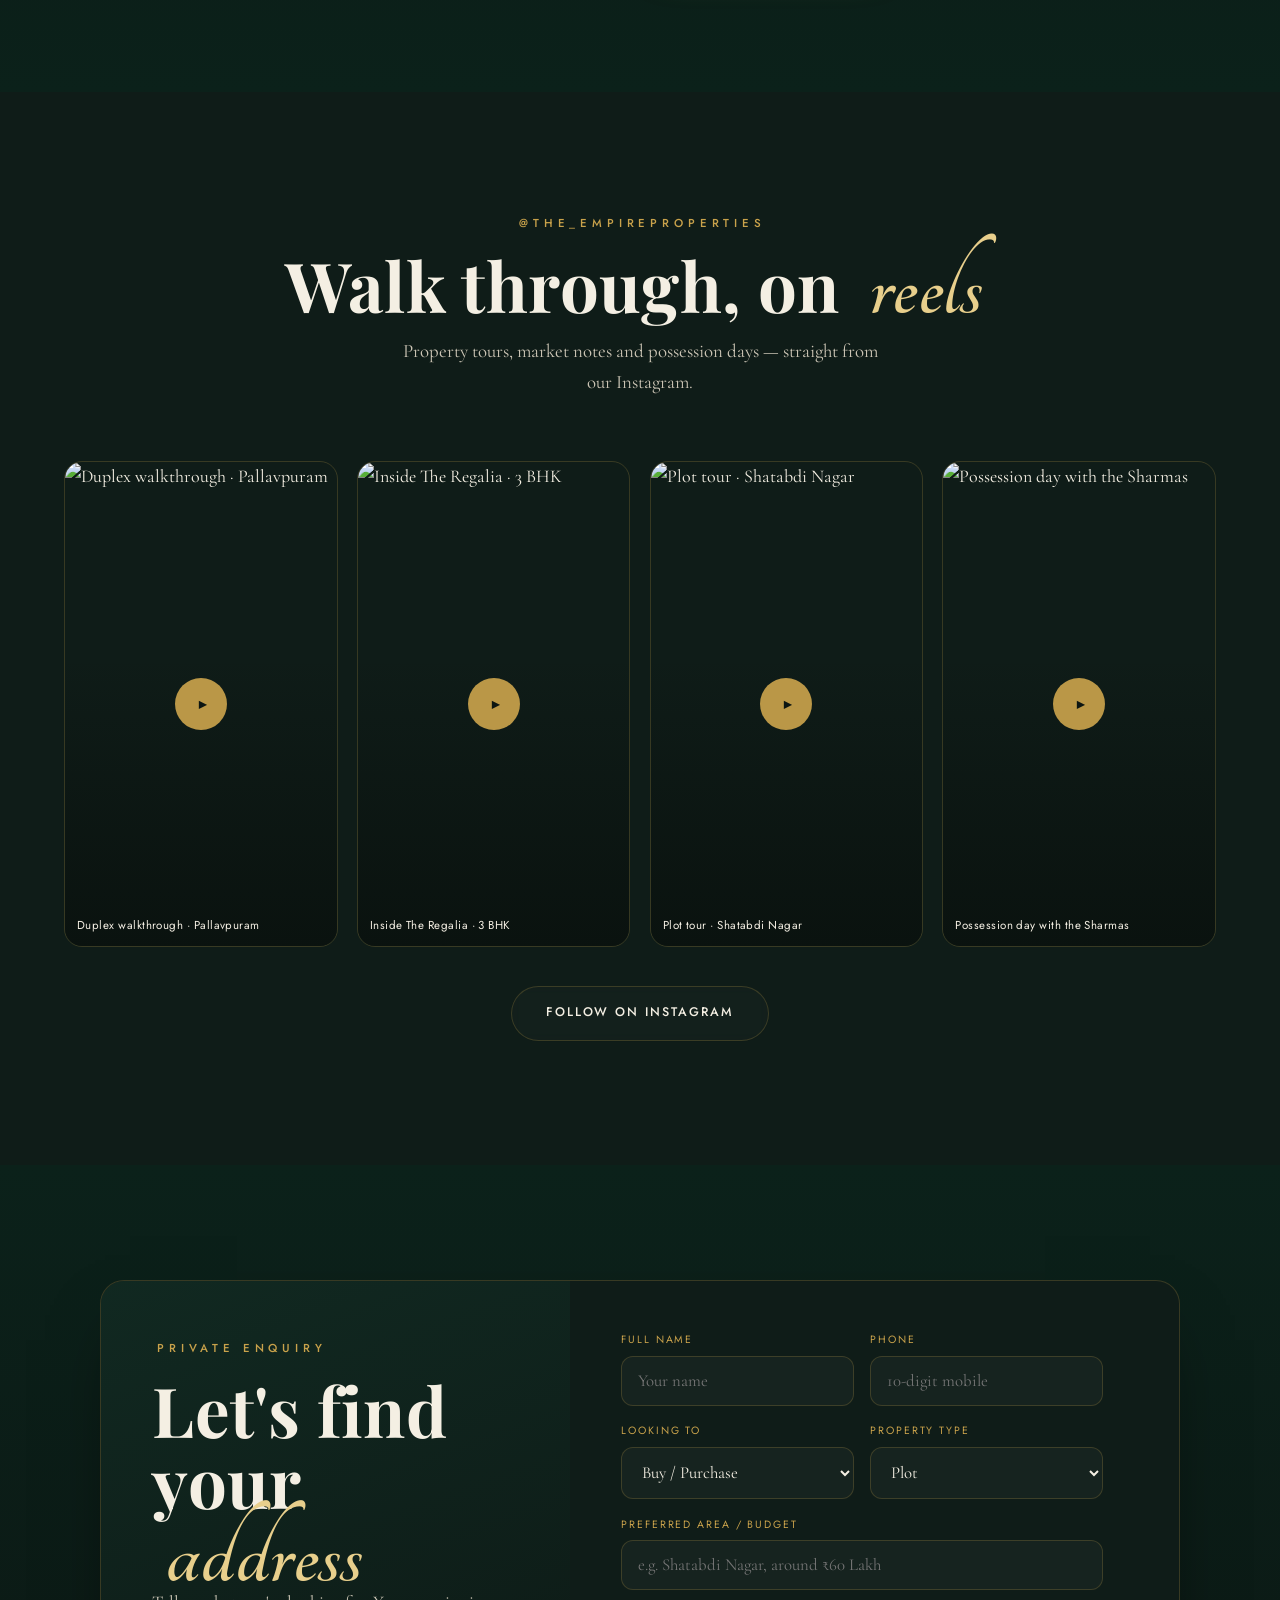
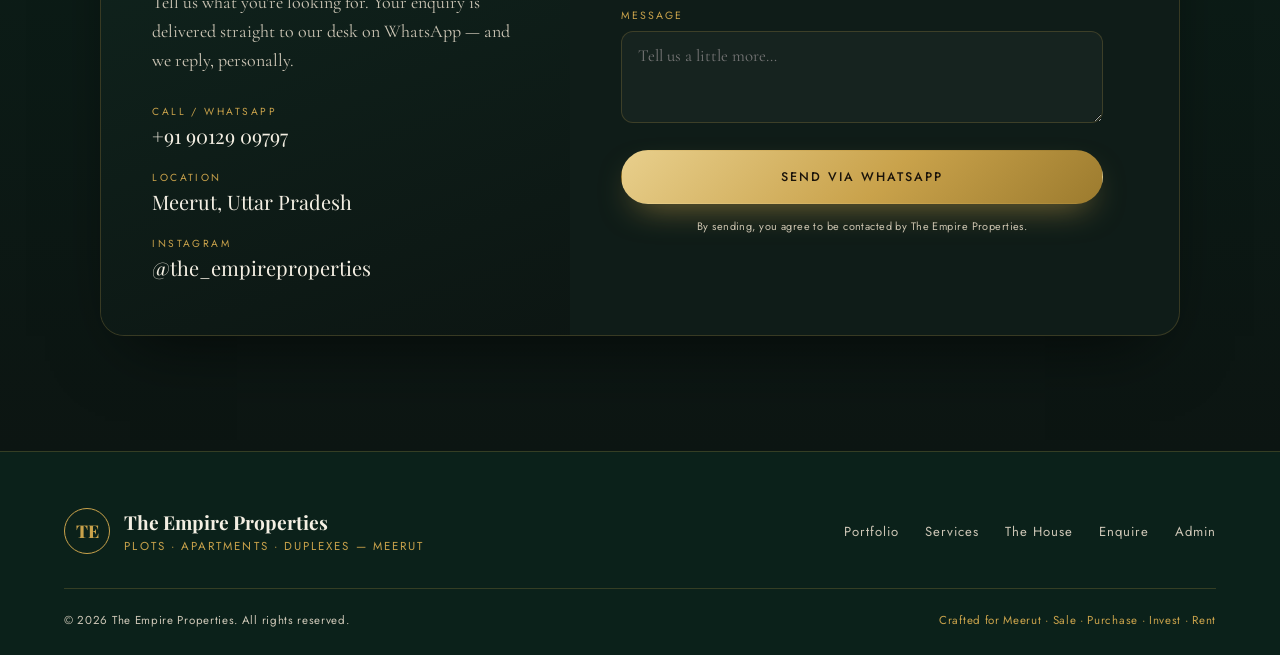
==== commit 5c459d21: "Add switchable luxury royal themes from the admin console Adds 6 royal palettes (Emerald Royale, Sap" ====
--- a/index.html
+++ b/index.html
@@ -35,6 +35,8 @@
   <link href="https://fonts.googleapis.com/css2?family=Cormorant+Garamond:ital,wght@0,400;0,500;0,600;1,400&family=Playfair+Display:wght@500;600;700;800;900&family=Tangerine:wght@400;700&family=Jost:wght@300;400;500;600&display=swap" rel="stylesheet" />
 
   <link rel="stylesheet" href="css/styles.css" />
+  <!-- apply saved royal theme before paint (no flash) -->
+  <script>try{var t=localStorage.getItem('empire_theme_v1');if(t)document.documentElement.setAttribute('data-theme',t);}catch(e){}</script>
 
   <!-- ============ STRUCTURED DATA (JSON-LD) ============ -->
   <script type="application/ld+json">
--- a/css/styles.css
+++ b/css/styles.css
@@ -19,6 +19,54 @@
   --display:"Playfair Display",Georgia,serif;
   --cursive:"Tangerine",cursive;
   --sans:"Jost",system-ui,sans-serif;
+}
+
+/* ============================================================
+   LUXURY ROYAL THEMES  (switchable from the Admin console)
+   Each palette overrides the gradient + accent variables so the
+   entire website re-colours instantly. Default = Emerald Royale.
+   ============================================================ */
+
+/* 1 · Emerald Royale (default — also explicit) */
+html[data-theme="emerald"]{
+  --ink:#0c1512;--ink-2:#0f1c18;--emerald:#123127;--emerald-deep:#0b211a;
+  --gold:#c9a24b;--gold-lite:#e8cf8c;--gold-deep:#9c7b2e;
+  --cream:#f4efe3;--cream-dim:#cdc6b6;--line:rgba(201,162,75,.22);
+}
+
+/* 2 · Sapphire Majesty — royal navy & gold */
+html[data-theme="sapphire"]{
+  --ink:#0a0f1c;--ink-2:#0e1428;--emerald:#16224a;--emerald-deep:#0a1230;
+  --gold:#d4af37;--gold-lite:#f0d98a;--gold-deep:#a07d2c;
+  --cream:#f2f1ec;--cream-dim:#bcc2d4;--line:rgba(212,175,55,.24);
+}
+
+/* 3 · Burgundy Imperial — deep wine & champagne */
+html[data-theme="burgundy"]{
+  --ink:#15090c;--ink-2:#1e0d12;--emerald:#3d1420;--emerald-deep:#2a0c14;
+  --gold:#d9b36b;--gold-lite:#f3dca6;--gold-deep:#a87f3e;
+  --cream:#f5ece2;--cream-dim:#d6bdb1;--line:rgba(217,179,107,.26);
+}
+
+/* 4 · Onyx & Rose Gold — charcoal & blush copper */
+html[data-theme="rosegold"]{
+  --ink:#0e0d0d;--ink-2:#171313;--emerald:#2a201d;--emerald-deep:#1a1413;
+  --gold:#cf9277;--gold-lite:#eec1aa;--gold-deep:#a06848;
+  --cream:#f4efe9;--cream-dim:#cdbfb8;--line:rgba(207,146,119,.26);
+}
+
+/* 5 · Royal Amethyst — deep plum & gold */
+html[data-theme="amethyst"]{
+  --ink:#0f0a17;--ink-2:#160f22;--emerald:#2a1a42;--emerald-deep:#1c1130;
+  --gold:#cda84b;--gold-lite:#ecd28a;--gold-deep:#9a7a30;
+  --cream:#f1ecf5;--cream-dim:#c6bcd4;--line:rgba(205,168,75,.24);
+}
+
+/* 6 · Midnight Teal & Bronze — peacock teal & antique bronze */
+html[data-theme="bronze"]{
+  --ink:#061311;--ink-2:#0a1a18;--emerald:#0c3330;--emerald-deep:#072523;
+  --gold:#c08a4e;--gold-lite:#e6b985;--gold-deep:#8f6334;
+  --cream:#eef2ef;--cream-dim:#b6c4c0;--line:rgba(192,138,78,.26);
 }
 
 *{margin:0;padding:0;box-sizing:border-box}
